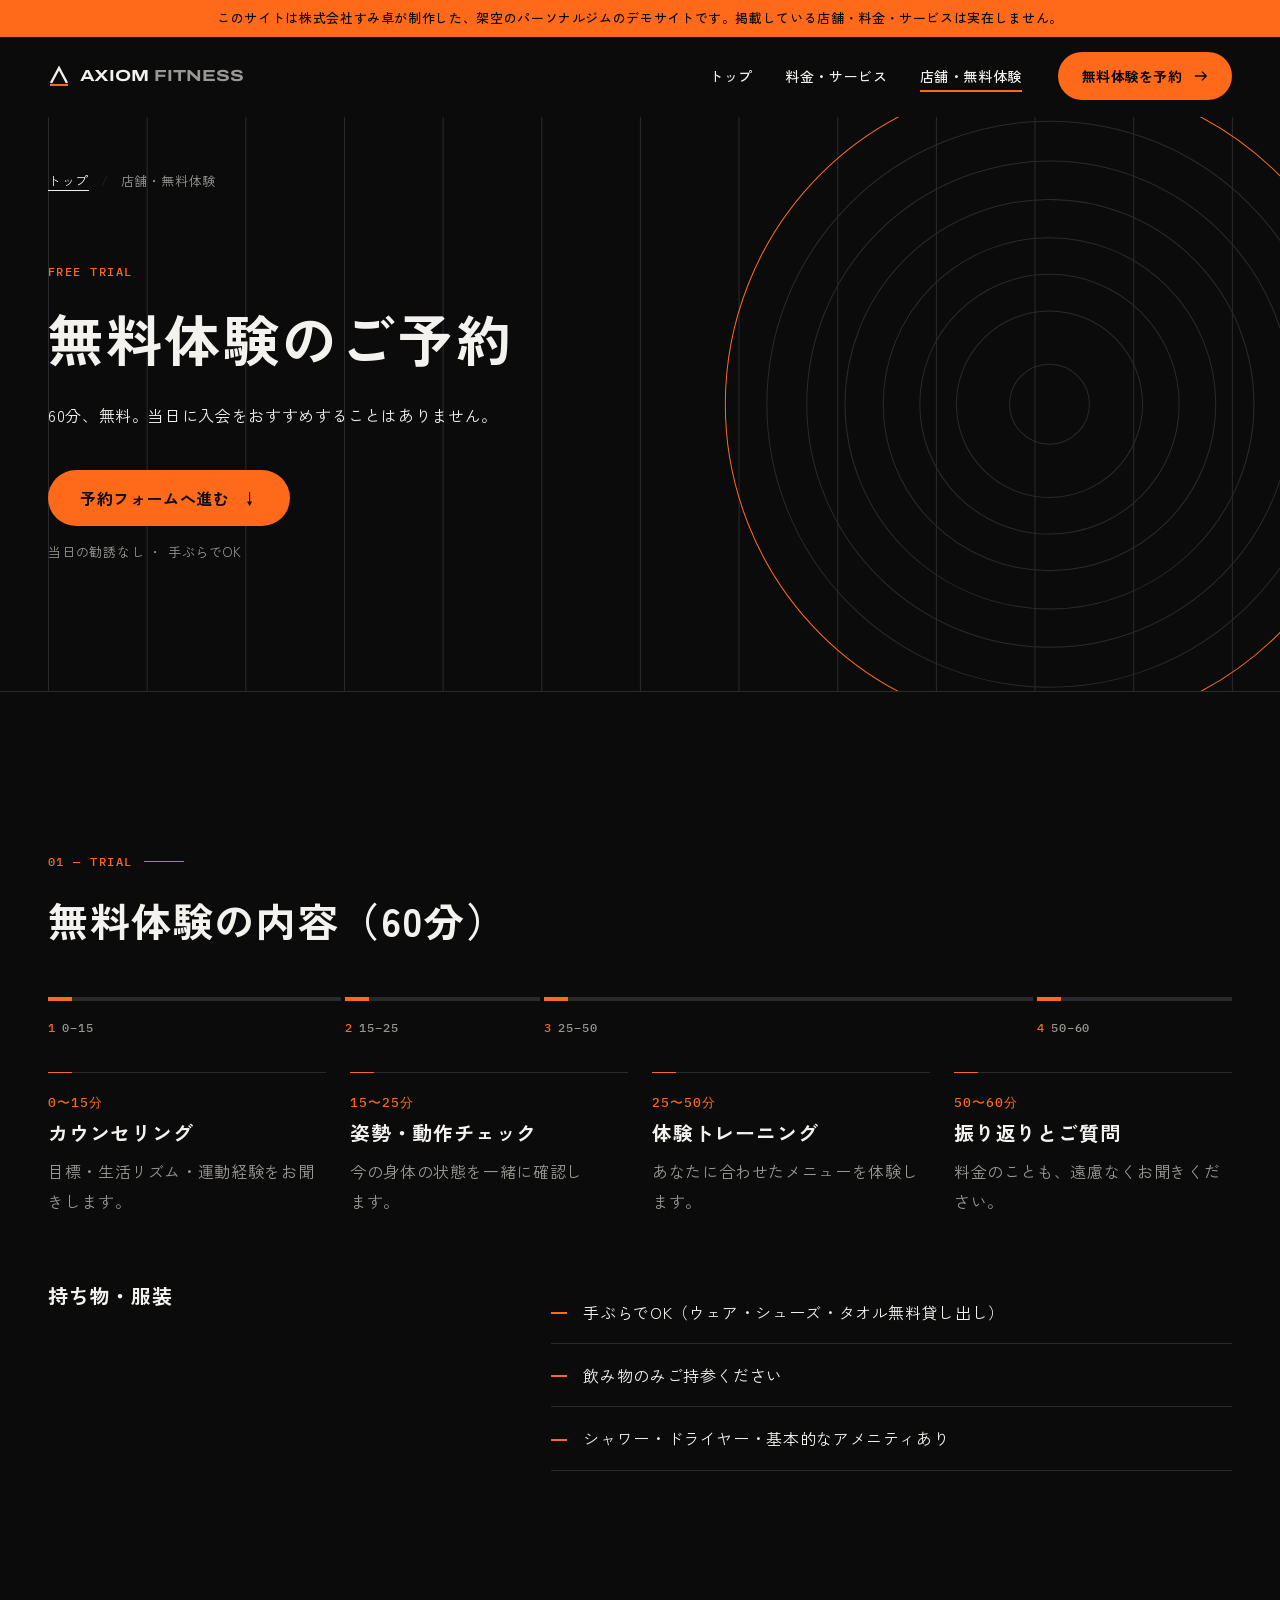
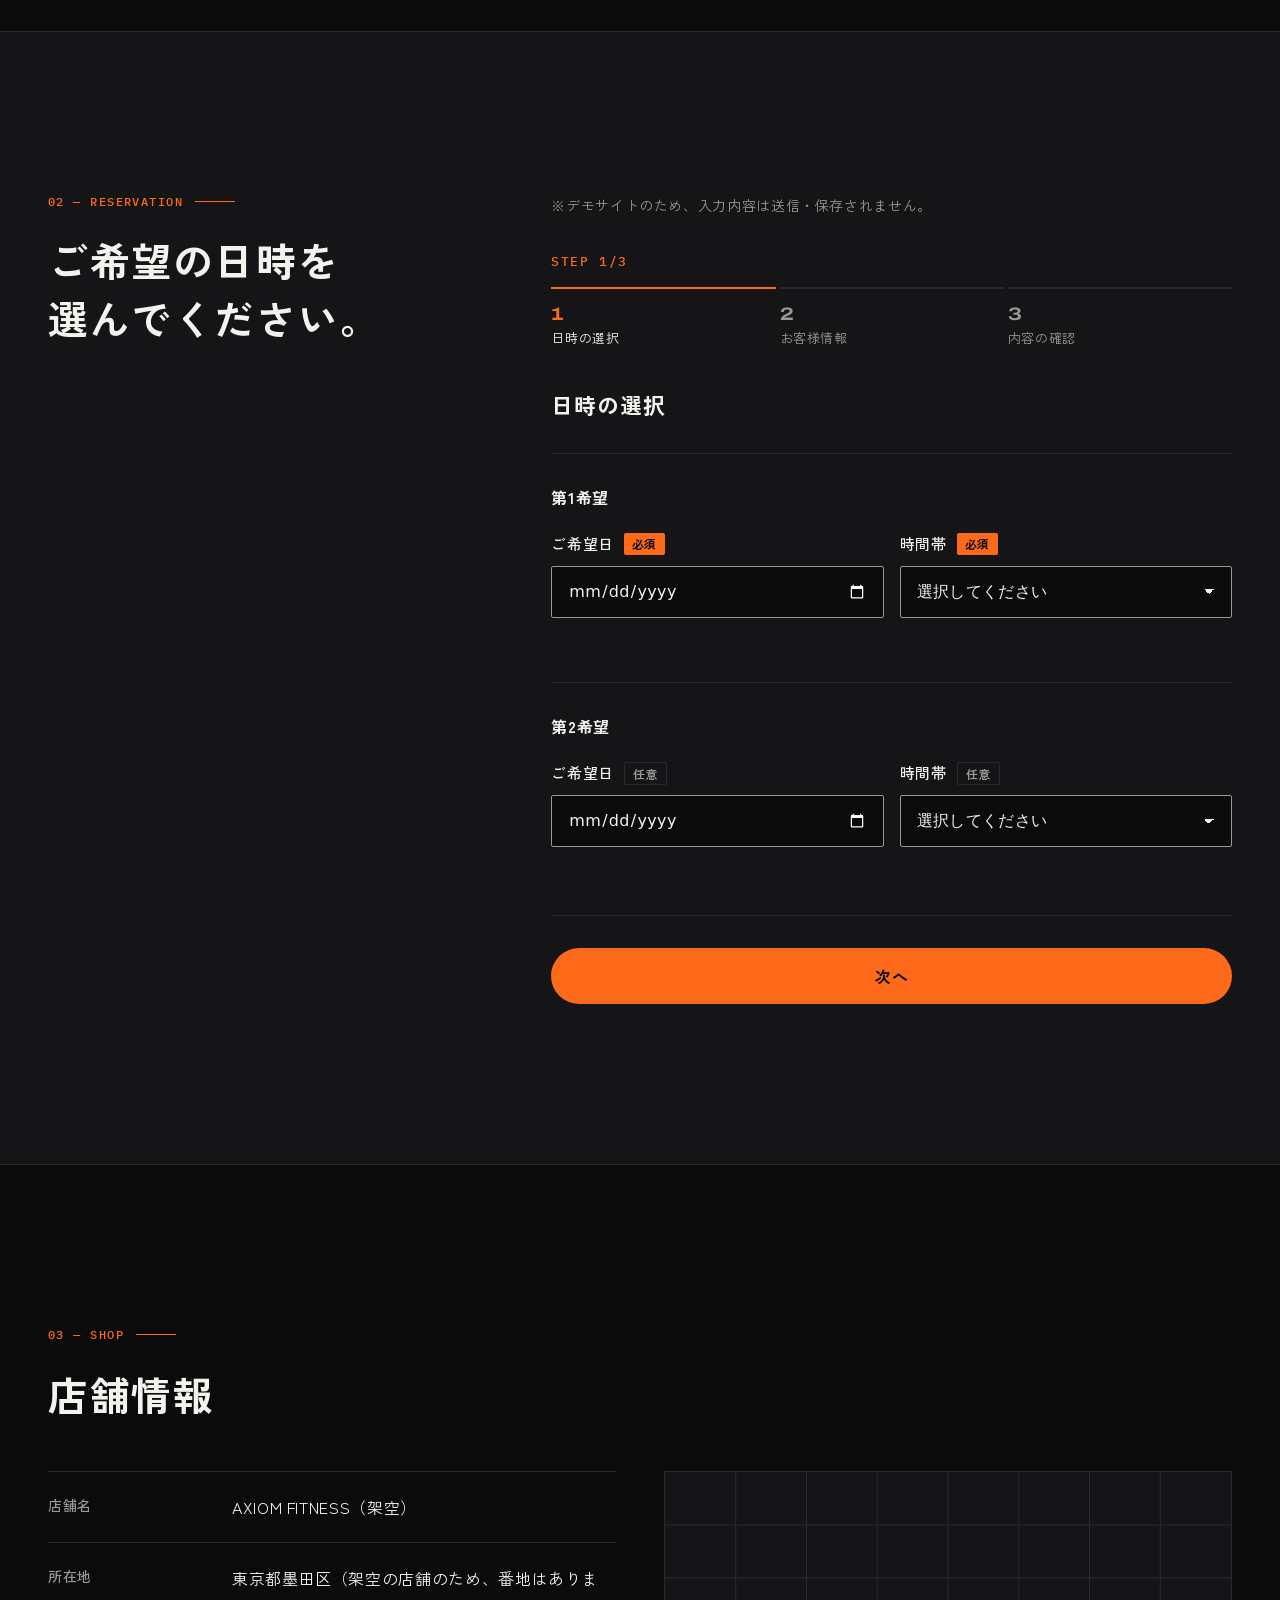
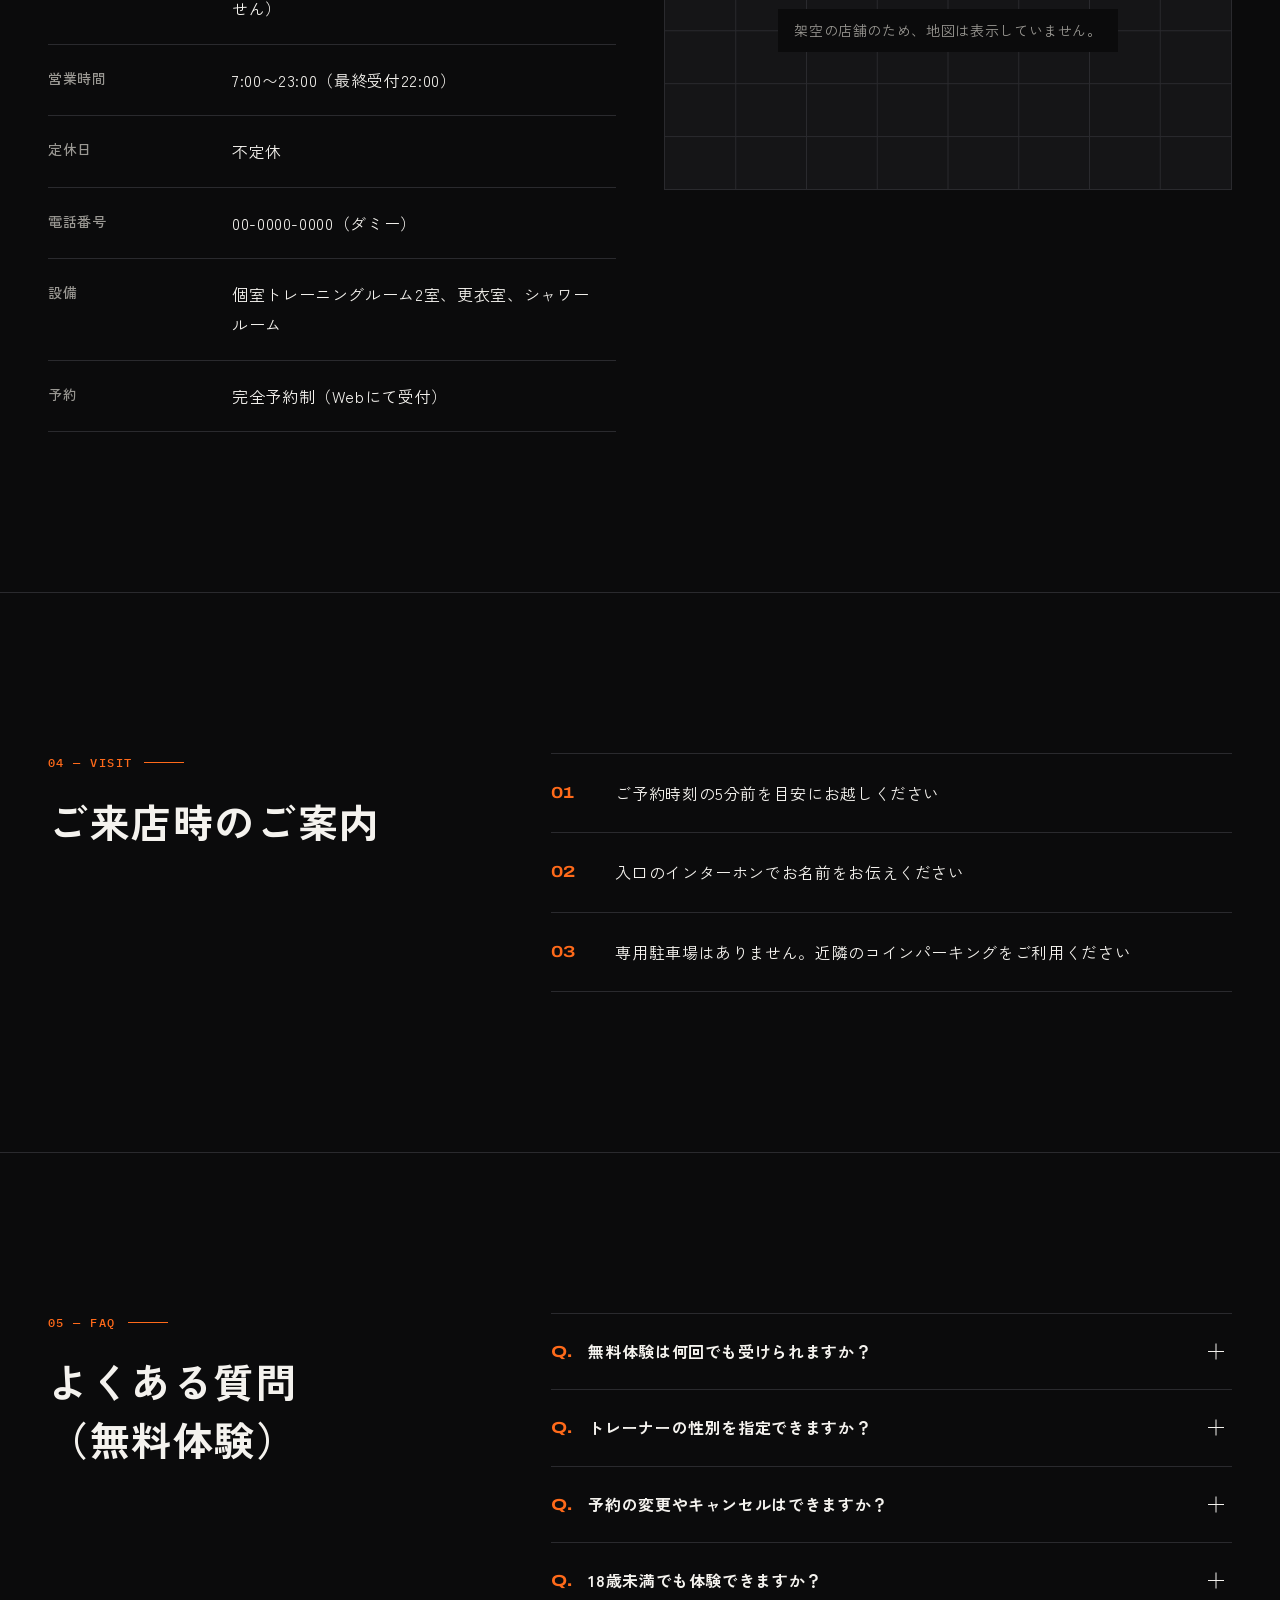
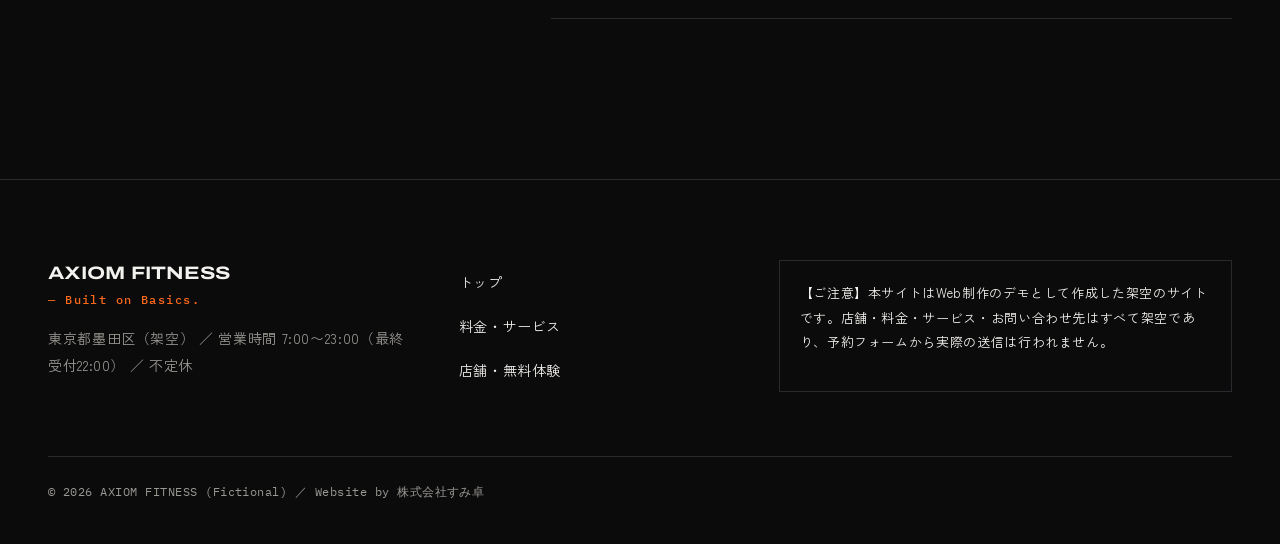
==== reserve.html @ 9af013c9 "AXIOM FITNESS 架空デモサイトを追加 株式会社すみ卓 Web制作事業のテスト案件として制作した、架空のパーソナルジムの 3ページ構成の静的サイト（トップ／料金・サービス／店舗・無料体験予約" ====
<!DOCTYPE html>
<html lang="ja">
<head>
  <meta charset="utf-8">
  <meta name="viewport" content="width=device-width, initial-scale=1, viewport-fit=cover">
  <title>無料体験予約・店舗情報｜AXIOM FITNESS【架空デモ】</title>
  <meta name="description" content="60分の無料体験のご予約はこちら。当日の入会勧誘はありません。手ぶらでお越しいただけます。※架空のデモサイトです。">
  <!-- 架空のデモサイトのため、検索エンジンには載せない（実案件では削除） -->
  <meta name="robots" content="noindex, nofollow">
  <!-- canonical：公開URL確定後に設定する
  <link rel="canonical" href="https://example.com/reserve.html">
  -->
  <meta name="theme-color" content="#0B0B0C">
  <meta property="og:title" content="無料体験予約・店舗情報｜AXIOM FITNESS【架空デモ】">
  <meta property="og:description" content="60分の無料体験のご予約はこちら。当日の入会勧誘はありません。手ぶらでお越しいただけます。※架空のデモサイトです。">
  <meta property="og:type" content="article">
  <meta property="og:locale" content="ja_JP">
  <meta property="og:site_name" content="AXIOM FITNESS【架空デモ】">
  <!-- og:image は公開URL確定後に絶対URLへ置き換える -->
  <meta property="og:image" content="assets/img/ogp.png">
  <meta property="og:image:width" content="1200">
  <meta property="og:image:height" content="630">
  <meta name="twitter:card" content="summary_large_image">
  <link rel="icon" href="assets/img/favicon.svg" type="image/svg+xml">
  <link rel="icon" href="assets/img/favicon-32.png" sizes="32x32" type="image/png">
  <link rel="preconnect" href="https://fonts.googleapis.com">
  <link rel="preconnect" href="https://fonts.gstatic.com" crossorigin>
  <!-- Webフォント：描画をブロックしないよう非同期で適用（display=swap） -->
  <link rel="stylesheet" href="https://fonts.googleapis.com/css2?family=Archivo:wdth,wght@125,700&amp;family=IBM+Plex+Mono:wght@500&amp;display=swap" media="print" onload="this.media='all'">
  <!-- 和文フォントはサイトで使う文字だけを読み込む（文言を変えたら tools/update-font-subset.mjs を実行） -->
  <link rel="stylesheet" href="https://fonts.googleapis.com/css2?family=Zen+Kaku+Gothic+New:wght@400;500;700&amp;display=swap&amp;text=%22%23%24%26()%2B%2C-.%2F0123456789%3A%3DABCDEFGHIKLMNOPQRSTUVWXYZ%5B%5D_abcdefghiklmnopqrstuvwxy%7B%7D%C2%A5%C2%A9%E2%80%93%E2%80%94%E2%80%95%E2%80%BB%E2%86%92%E2%86%93%E3%80%81%E3%80%82%E3%80%8C%E3%80%8D%E3%80%90%E3%80%91%E3%80%9C%E3%81%82%E3%81%84%E3%81%86%E3%81%88%E3%81%8A%E3%81%8B%E3%81%8C%E3%81%8D%E3%81%8F%E3%81%91%E3%81%92%E3%81%93%E3%81%94%E3%81%95%E3%81%97%E3%81%98%E3%81%99%E3%81%9A%E3%81%9B%E3%81%9D%E3%81%9F%E3%81%A0%E3%81%A1%E3%81%A3%E3%81%A4%E3%81%A5%E3%81%A6%E3%81%A7%E3%81%A8%E3%81%A9%E3%81%AA%E3%81%AB%E3%81%AE%E3%81%AF%E3%81%B0%E3%81%B2%E3%81%B3%E3%81%B6%E3%81%B8%E3%81%B9%E3%81%BB%E3%81%BC%E3%81%BE%E3%81%BF%E3%82%80%E3%82%81%E3%82%82%E3%82%84%E3%82%88%E3%82%89%E3%82%8A%E3%82%8B%E3%82%8C%E3%82%8F%E3%82%92%E3%82%93%E3%82%A2%E3%82%A3%E3%82%A4%E3%82%A6%E3%82%A7%E3%82%A8%E3%82%A9%E3%82%AA%E3%82%AB%E3%82%AC%E3%82%AD%E3%82%AF%E3%82%B0%E3%82%B1%E3%82%B3%E3%82%B5%E3%82%B7%E3%82%B8%E3%82%B9%E3%82%BA%E3%82%BB%E3%82%BD%E3%82%BF%E3%83%80%E3%83%81%E3%83%83%E3%83%86%E3%83%87%E3%83%88%E3%83%89%E3%83%8A%E3%83%8B%E3%83%8F%E3%83%90%E3%83%91%E3%83%93%E3%83%95%E3%83%97%E3%83%9A%E3%83%9B%E3%83%9C%E3%83%9D%E3%83%9F%E3%83%A0%E3%83%A1%E3%83%A2%E3%83%A3%E3%83%A4%E3%83%A5%E3%83%A7%E3%83%A9%E3%83%AA%E3%83%AB%E3%83%AC%E3%83%AF%E3%83%B3%E3%83%BB%E3%83%BC%E4%B8%80%E4%B8%88%E4%B8%89%E4%B8%8A%E4%B8%8D%E4%B8%AD%E4%BA%86%E4%BA%88%E4%BA%8B%E4%BA%AC%E4%BA%BA%E4%BB%8A%E4%BB%95%E4%BB%96%E4%BB%98%E4%BB%A3%E4%BB%A5%E4%BB%B6%E4%BB%BB%E4%BC%91%E4%BC%9A%E4%BC%9D%E4%BC%BA%E4%BD%93%E4%BD%95%E4%BD%9C%E4%BD%BF%E4%BE%9B%E4%BE%A1%E4%BF%9D%E4%BF%A1%E5%80%8B%E5%82%99%E5%84%AA%E5%85%88%E5%85%A5%E5%85%A8%E5%85%B1%E5%85%B7%E5%86%85%E5%87%BA%E5%88%86%E5%88%87%E5%88%9D%E5%88%A4%E5%88%A5%E5%88%A9%E5%88%B6%E5%88%BB%E5%89%8D%E5%8A%9B%E5%8A%A0%E5%8B%95%E5%8B%A2%E5%8B%A4%E5%8B%A7%E5%8C%96%E5%8C%BA%E5%8C%BB%E5%8D%93%E5%8D%98%E5%8F%82%E5%8F%8D%E5%8F%8E%E5%8F%96%E5%8F%97%E5%8F%A3%E5%8F%AF%E5%8F%B7%E5%90%88%E5%90%8C%E5%90%8D%E5%90%91%E5%90%AB%E5%95%8F%E5%96%84%E5%96%B6%E5%9B%9E%E5%9B%B3%E5%9C%9F%E5%9C%A8%E5%9C%B0%E5%9F%BA%E5%A0%B1%E5%A0%B4%E5%A2%A8%E5%A4%89%E5%A4%96%E5%A4%9A%E5%A4%9C%E5%A4%A7%E5%A4%AB%E5%A5%91%E5%A7%8B%E5%A7%BF%E5%AD%97%E5%AD%98%E5%AE%89%E5%AE%8C%E5%AE%9A%E5%AE%9F%E5%AE%A2%E5%AE%A4%E5%AE%B9%E5%AF%BE%E5%B0%82%E5%B0%91%E5%B7%B1%E5%B8%8C%E5%B8%AB%E5%B8%AF%E5%B8%B0%E5%B9%B4%E5%BA%97%E5%BA%A6%E5%BA%A7%E5%BC%8F%E5%BC%B1%E5%BC%B5%E5%BD%93%E5%BD%A2%E5%BE%8C%E5%BF%85%E5%BF%97%E5%BF%99%E5%BF%9C%E6%80%A7%E6%83%85%E6%84%8F%E6%84%9F%E6%85%8B%E6%85%A2%E6%85%A3%E6%85%AE%E6%88%90%E6%88%91%E6%88%BB%E6%89%80%E6%89%8B%E6%89%95%E6%89%B1%E6%8A%9E%E6%8B%AC%E6%8C%81%E6%8C%87%E6%8C%AF%E6%8E%B2%E6%8F%90%E6%94%AF%E6%94%B9%E6%95%B0%E6%95%B4%E6%96%87%E6%96%99%E6%96%AD%E6%96%B9%E6%97%A5%E6%98%8E%E6%98%A0%E6%99%82%E6%9B%B4%E6%9B%B8%E6%9B%BF%E6%9C%80%E6%9C%88%E6%9C%89%E6%9C%8D%E6%9C%9B%E6%9C%9D%E6%9C%9F%E6%9C%A8%E6%9C%AA%E6%9C%AB%E6%9C%AC%E6%9D%9F%E6%9D%A1%E6%9D%A5%E6%9D%B1%E6%9E%B6%E6%A0%AA%E6%A0%BC%E6%A1%88%E6%A4%9C%E6%A5%AD%E6%A5%B5%E6%A7%8B%E6%A7%98%E6%A8%99%E6%AC%84%E6%AC%A1%E6%AD%A3%E6%AD%A9%E6%AD%B3%E6%AE%8B%E6%AF%8E%E6%AF%94%E6%B0%97%E6%B0%B4%E6%B1%BA%E6%B3%81%E6%B3%95%E6%B3%A8%E6%B4%BB%E6%B5%81%E6%BA%80%E7%81%AB%E7%82%B9%E7%84%A1%E7%89%A9%E7%8A%B6%E7%90%86%E7%94%9F%E7%94%A8%E7%94%B0%E7%94%B1%E7%94%B3%E7%94%BB%E7%95%AA%E7%96%B2%E7%97%85%E7%97%9B%E7%99%BA%E7%9A%84%E7%9B%AE%E7%9B%B4%E7%9B%B8%E7%9C%A0%E7%9D%80%E7%9D%A1%E7%9F%A5%E7%A2%BA%E7%A4%BA%E7%A4%BE%E7%A8%8E%E7%A8%AE%E7%A9%8D%E7%A9%BA%E7%AB%8B%E7%AB%AF%E7%AC%AC%E7%AD%89%E7%AD%94%E7%AF%80%E7%B4%84%E7%B4%B0%E7%B5%82%E7%B5%84%E7%B5%8C%E7%B5%90%E7%B5%A1%E7%B6%99%E7%B6%9A%E7%B7%8F%E7%B7%92%E7%B9%B0%E7%BF%8C%E7%BF%92%E8%80%83%E8%80%85%E8%81%9E%E8%87%AA%E8%88%97%E8%89%AF%E8%8D%B7%E8%90%BD%E8%A1%8C%E8%A1%A3%E8%A1%A8%E8%A3%85%E8%A3%8F%E8%A4%87%E8%A6%81%E8%A6%8B%E8%A7%92%E8%A7%A3%E8%A8%88%E8%A8%8E%E8%A8%98%E8%A8%AD%E8%A8%B3%E8%A9%95%E8%A9%A6%E8%A9%B1%E8%A9%B3%E8%AA%8D%E8%AA%98%E8%AA%AC%E8%AA%BF%E8%AB%87%E8%AD%B7%E8%B2%A0%E8%B2%B8%E8%B2%BB%E8%B3%AA%E8%B6%8A%E8%B8%8F%E8%BA%AB%E8%BB%8A%E8%BC%89%E8%BE%BC%E8%BF%91%E8%BF%94%E8%BF%BD%E9%80%81%E9%80%94%E9%80%9A%E9%80%A3%E9%80%B1%E9%80%B2%E9%81%8B%E9%81%95%E9%81%A0%E9%81%B8%E9%83%BD%E9%87%8D%E9%87%8F%E9%87%91%E9%8C%B2%E9%95%B7%E9%96%8B%E9%96%93%E9%96%A2%E9%99%8D%E9%99%90%E9%99%A2%E9%9A%9B%E9%9A%A3%E9%9B%A3%E9%9B%BB%E9%9D%A2%E9%A0%85%E9%A0%88%E9%A0%91%E9%A0%98%E9%A0%AD%E9%A1%8D%E9%A1%94%E9%A3%9F%E9%A3%B2%E9%A7%90%E9%A8%93%EF%BC%88%EF%BC%89%EF%BC%8B%EF%BC%8F%EF%BC%9F%EF%BD%9C" media="print" onload="this.media='all'">
  <noscript>
    <link rel="stylesheet" href="https://fonts.googleapis.com/css2?family=Archivo:wdth,wght@125,700&amp;family=IBM+Plex+Mono:wght@500&amp;display=swap">
    <link rel="stylesheet" href="https://fonts.googleapis.com/css2?family=Zen+Kaku+Gothic+New:wght@400;500;700&amp;display=swap&amp;text=%22%23%24%26()%2B%2C-.%2F0123456789%3A%3DABCDEFGHIKLMNOPQRSTUVWXYZ%5B%5D_abcdefghiklmnopqrstuvwxy%7B%7D%C2%A5%C2%A9%E2%80%93%E2%80%94%E2%80%95%E2%80%BB%E2%86%92%E2%86%93%E3%80%81%E3%80%82%E3%80%8C%E3%80%8D%E3%80%90%E3%80%91%E3%80%9C%E3%81%82%E3%81%84%E3%81%86%E3%81%88%E3%81%8A%E3%81%8B%E3%81%8C%E3%81%8D%E3%81%8F%E3%81%91%E3%81%92%E3%81%93%E3%81%94%E3%81%95%E3%81%97%E3%81%98%E3%81%99%E3%81%9A%E3%81%9B%E3%81%9D%E3%81%9F%E3%81%A0%E3%81%A1%E3%81%A3%E3%81%A4%E3%81%A5%E3%81%A6%E3%81%A7%E3%81%A8%E3%81%A9%E3%81%AA%E3%81%AB%E3%81%AE%E3%81%AF%E3%81%B0%E3%81%B2%E3%81%B3%E3%81%B6%E3%81%B8%E3%81%B9%E3%81%BB%E3%81%BC%E3%81%BE%E3%81%BF%E3%82%80%E3%82%81%E3%82%82%E3%82%84%E3%82%88%E3%82%89%E3%82%8A%E3%82%8B%E3%82%8C%E3%82%8F%E3%82%92%E3%82%93%E3%82%A2%E3%82%A3%E3%82%A4%E3%82%A6%E3%82%A7%E3%82%A8%E3%82%A9%E3%82%AA%E3%82%AB%E3%82%AC%E3%82%AD%E3%82%AF%E3%82%B0%E3%82%B1%E3%82%B3%E3%82%B5%E3%82%B7%E3%82%B8%E3%82%B9%E3%82%BA%E3%82%BB%E3%82%BD%E3%82%BF%E3%83%80%E3%83%81%E3%83%83%E3%83%86%E3%83%87%E3%83%88%E3%83%89%E3%83%8A%E3%83%8B%E3%83%8F%E3%83%90%E3%83%91%E3%83%93%E3%83%95%E3%83%97%E3%83%9A%E3%83%9B%E3%83%9C%E3%83%9D%E3%83%9F%E3%83%A0%E3%83%A1%E3%83%A2%E3%83%A3%E3%83%A4%E3%83%A5%E3%83%A7%E3%83%A9%E3%83%AA%E3%83%AB%E3%83%AC%E3%83%AF%E3%83%B3%E3%83%BB%E3%83%BC%E4%B8%80%E4%B8%88%E4%B8%89%E4%B8%8A%E4%B8%8D%E4%B8%AD%E4%BA%86%E4%BA%88%E4%BA%8B%E4%BA%AC%E4%BA%BA%E4%BB%8A%E4%BB%95%E4%BB%96%E4%BB%98%E4%BB%A3%E4%BB%A5%E4%BB%B6%E4%BB%BB%E4%BC%91%E4%BC%9A%E4%BC%9D%E4%BC%BA%E4%BD%93%E4%BD%95%E4%BD%9C%E4%BD%BF%E4%BE%9B%E4%BE%A1%E4%BF%9D%E4%BF%A1%E5%80%8B%E5%82%99%E5%84%AA%E5%85%88%E5%85%A5%E5%85%A8%E5%85%B1%E5%85%B7%E5%86%85%E5%87%BA%E5%88%86%E5%88%87%E5%88%9D%E5%88%A4%E5%88%A5%E5%88%A9%E5%88%B6%E5%88%BB%E5%89%8D%E5%8A%9B%E5%8A%A0%E5%8B%95%E5%8B%A2%E5%8B%A4%E5%8B%A7%E5%8C%96%E5%8C%BA%E5%8C%BB%E5%8D%93%E5%8D%98%E5%8F%82%E5%8F%8D%E5%8F%8E%E5%8F%96%E5%8F%97%E5%8F%A3%E5%8F%AF%E5%8F%B7%E5%90%88%E5%90%8C%E5%90%8D%E5%90%91%E5%90%AB%E5%95%8F%E5%96%84%E5%96%B6%E5%9B%9E%E5%9B%B3%E5%9C%9F%E5%9C%A8%E5%9C%B0%E5%9F%BA%E5%A0%B1%E5%A0%B4%E5%A2%A8%E5%A4%89%E5%A4%96%E5%A4%9A%E5%A4%9C%E5%A4%A7%E5%A4%AB%E5%A5%91%E5%A7%8B%E5%A7%BF%E5%AD%97%E5%AD%98%E5%AE%89%E5%AE%8C%E5%AE%9A%E5%AE%9F%E5%AE%A2%E5%AE%A4%E5%AE%B9%E5%AF%BE%E5%B0%82%E5%B0%91%E5%B7%B1%E5%B8%8C%E5%B8%AB%E5%B8%AF%E5%B8%B0%E5%B9%B4%E5%BA%97%E5%BA%A6%E5%BA%A7%E5%BC%8F%E5%BC%B1%E5%BC%B5%E5%BD%93%E5%BD%A2%E5%BE%8C%E5%BF%85%E5%BF%97%E5%BF%99%E5%BF%9C%E6%80%A7%E6%83%85%E6%84%8F%E6%84%9F%E6%85%8B%E6%85%A2%E6%85%A3%E6%85%AE%E6%88%90%E6%88%91%E6%88%BB%E6%89%80%E6%89%8B%E6%89%95%E6%89%B1%E6%8A%9E%E6%8B%AC%E6%8C%81%E6%8C%87%E6%8C%AF%E6%8E%B2%E6%8F%90%E6%94%AF%E6%94%B9%E6%95%B0%E6%95%B4%E6%96%87%E6%96%99%E6%96%AD%E6%96%B9%E6%97%A5%E6%98%8E%E6%98%A0%E6%99%82%E6%9B%B4%E6%9B%B8%E6%9B%BF%E6%9C%80%E6%9C%88%E6%9C%89%E6%9C%8D%E6%9C%9B%E6%9C%9D%E6%9C%9F%E6%9C%A8%E6%9C%AA%E6%9C%AB%E6%9C%AC%E6%9D%9F%E6%9D%A1%E6%9D%A5%E6%9D%B1%E6%9E%B6%E6%A0%AA%E6%A0%BC%E6%A1%88%E6%A4%9C%E6%A5%AD%E6%A5%B5%E6%A7%8B%E6%A7%98%E6%A8%99%E6%AC%84%E6%AC%A1%E6%AD%A3%E6%AD%A9%E6%AD%B3%E6%AE%8B%E6%AF%8E%E6%AF%94%E6%B0%97%E6%B0%B4%E6%B1%BA%E6%B3%81%E6%B3%95%E6%B3%A8%E6%B4%BB%E6%B5%81%E6%BA%80%E7%81%AB%E7%82%B9%E7%84%A1%E7%89%A9%E7%8A%B6%E7%90%86%E7%94%9F%E7%94%A8%E7%94%B0%E7%94%B1%E7%94%B3%E7%94%BB%E7%95%AA%E7%96%B2%E7%97%85%E7%97%9B%E7%99%BA%E7%9A%84%E7%9B%AE%E7%9B%B4%E7%9B%B8%E7%9C%A0%E7%9D%80%E7%9D%A1%E7%9F%A5%E7%A2%BA%E7%A4%BA%E7%A4%BE%E7%A8%8E%E7%A8%AE%E7%A9%8D%E7%A9%BA%E7%AB%8B%E7%AB%AF%E7%AC%AC%E7%AD%89%E7%AD%94%E7%AF%80%E7%B4%84%E7%B4%B0%E7%B5%82%E7%B5%84%E7%B5%8C%E7%B5%90%E7%B5%A1%E7%B6%99%E7%B6%9A%E7%B7%8F%E7%B7%92%E7%B9%B0%E7%BF%8C%E7%BF%92%E8%80%83%E8%80%85%E8%81%9E%E8%87%AA%E8%88%97%E8%89%AF%E8%8D%B7%E8%90%BD%E8%A1%8C%E8%A1%A3%E8%A1%A8%E8%A3%85%E8%A3%8F%E8%A4%87%E8%A6%81%E8%A6%8B%E8%A7%92%E8%A7%A3%E8%A8%88%E8%A8%8E%E8%A8%98%E8%A8%AD%E8%A8%B3%E8%A9%95%E8%A9%A6%E8%A9%B1%E8%A9%B3%E8%AA%8D%E8%AA%98%E8%AA%AC%E8%AA%BF%E8%AB%87%E8%AD%B7%E8%B2%A0%E8%B2%B8%E8%B2%BB%E8%B3%AA%E8%B6%8A%E8%B8%8F%E8%BA%AB%E8%BB%8A%E8%BC%89%E8%BE%BC%E8%BF%91%E8%BF%94%E8%BF%BD%E9%80%81%E9%80%94%E9%80%9A%E9%80%A3%E9%80%B1%E9%80%B2%E9%81%8B%E9%81%95%E9%81%A0%E9%81%B8%E9%83%BD%E9%87%8D%E9%87%8F%E9%87%91%E9%8C%B2%E9%95%B7%E9%96%8B%E9%96%93%E9%96%A2%E9%99%8D%E9%99%90%E9%99%A2%E9%9A%9B%E9%9A%A3%E9%9B%A3%E9%9B%BB%E9%9D%A2%E9%A0%85%E9%A0%88%E9%A0%91%E9%A0%98%E9%A0%AD%E9%A1%8D%E9%A1%94%E9%A3%9F%E9%A3%B2%E9%A7%90%E9%A8%93%EF%BC%88%EF%BC%89%EF%BC%8B%EF%BC%8F%EF%BC%9F%EF%BD%9C">
  </noscript>
  <link rel="stylesheet" href="assets/css/tokens.css">
  <link rel="stylesheet" href="assets/css/base.css">
  <link rel="stylesheet" href="assets/css/components.css">
  <link rel="stylesheet" href="assets/css/pages.css">
  <script>document.documentElement.classList.add("js");</script>
  <script src="assets/js/main.js" defer></script>
  <script src="assets/js/reserve.js" defer></script>
  <script type="application/ld+json">
  {
    "@context": "https://schema.org",
    "@type": "FAQPage",
    "mainEntity": [
      {
        "@type": "Question",
        "name": "無料体験は何回でも受けられますか？",
        "acceptedAnswer": { "@type": "Answer", "text": "おひとり様1回までとさせていただいています。" }
      },
      {
        "@type": "Question",
        "name": "トレーナーの性別を指定できますか？",
        "acceptedAnswer": { "@type": "Answer", "text": "フォームのご質問欄でお知らせください。できる限り調整します。" }
      },
      {
        "@type": "Question",
        "name": "予約の変更やキャンセルはできますか？",
        "acceptedAnswer": { "@type": "Answer", "text": "はい。前日までにご連絡ください。（デモのため連絡先は架空です）" }
      },
      {
        "@type": "Question",
        "name": "18歳未満でも体験できますか？",
        "acceptedAnswer": { "@type": "Answer", "text": "保護者の方の同意があれば体験いただけます。" }
      }
    ]
  }
  </script>
</head>
<body class="page-reserve has-sticky-cta" data-sticky="hide-on-form">
  <a class="skip-link" href="#main">本文へスキップ</a>

  <div class="notice" role="note">
    <p>このサイトは株式会社すみ卓が制作した、架空のパーソナルジムのデモサイトです。掲載している店舗・料金・サービスは実在しません。</p>
  </div>

  <header class="site-header">
    <div class="container header-inner">
      <a class="logo" href="index.html">
        <svg class="logo__mark" viewBox="0 0 22 22" width="22" height="22" aria-hidden="true" focusable="false"><path d="M3 18 11 3l8 15" fill="none" stroke="currentColor" stroke-width="2.4"/><rect x="2" y="19" width="18" height="2" fill="#FF6A1A"/></svg>
        <span class="logo__text">AXIOM <span>FITNESS</span></span>
      </a>
      <nav class="global-nav" id="global-nav" aria-label="グローバルナビゲーション">
        <ul>
          <li><a href="index.html">トップ</a></li>
          <li><a href="service.html">料金・サービス</a></li>
          <li><a href="reserve.html" aria-current="page">店舗・無料体験</a></li>
        </ul>
      </nav>
      <a class="btn btn--primary btn--sm header-cta" href="#form" data-cta="header">無料体験を予約<svg class="btn__arrow" viewBox="0 0 16 16" width="16" height="16" aria-hidden="true" focusable="false"><path d="M1 8h13M9 3l5 5-5 5" fill="none" stroke="currentColor" stroke-width="1.6"/></svg></a>
      <button class="menu-toggle" type="button" aria-expanded="false" aria-controls="global-nav">
        <span class="menu-toggle__bars" aria-hidden="true"></span>
        <span class="visually-hidden" data-menu-label>メニューを開く</span>
      </button>
    </div>
  </header>

  <main id="main" tabindex="-1">
    <!-- PAGE HERO -->
    <section class="page-hero" aria-labelledby="page-title">
      <div class="grid-bg" aria-hidden="true"></div>
      <img class="page-hero__plate" src="assets/img/plate.svg" width="800" height="800" alt="" aria-hidden="true">
      <div class="container">
        <nav class="breadcrumb" aria-label="パンくずリスト">
          <ol>
            <li><a href="index.html">トップ</a></li>
            <li><span aria-current="page">店舗・無料体験</span></li>
          </ol>
        </nav>
        <div class="page-hero__inner">
          <p class="page-hero__label">FREE TRIAL</p>
          <h1 id="page-title">無料体験のご予約</h1>
          <p class="page-hero__lead">60分、無料。当日に入会をおすすめすることはありません。</p>
          <div class="cta">
            <a class="btn btn--primary" href="#form" data-cta="reserve-hero">予約フォームへ進む <span aria-hidden="true">↓</span></a>
            <p class="cta__assure">当日の勧誘なし ・ 手ぶらでOK</p>
          </div>
        </div>
      </div>
    </section>

    <!-- 01 TRIAL -->
    <section class="section" aria-labelledby="trial-title">
      <div class="container">
        <div class="sec-head" data-reveal>
          <p class="sec-num">01 — TRIAL</p>
          <h2 id="trial-title">無料体験の内容（60分）</h2>
        </div>
        <div class="timeline" style="--cols: 15fr 10fr 25fr 10fr">
          <div class="timeline__bar" aria-hidden="true">
            <span class="timeline__seg"><b>1</b>0–15</span>
            <span class="timeline__seg"><b>2</b>15–25</span>
            <span class="timeline__seg"><b>3</b>25–50</span>
            <span class="timeline__seg"><b>4</b>50–60</span>
          </div>
          <ol class="timeline__list" data-stagger>
            <li class="timeline__item" data-reveal>
              <span class="timeline__time">0〜15分</span>
              <h3>カウンセリング</h3>
              <p>目標・生活リズム・運動経験をお聞きします。</p>
            </li>
            <li class="timeline__item" data-reveal>
              <span class="timeline__time">15〜25分</span>
              <h3>姿勢・動作チェック</h3>
              <p>今の身体の状態を一緒に確認します。</p>
            </li>
            <li class="timeline__item" data-reveal>
              <span class="timeline__time">25〜50分</span>
              <h3>体験トレーニング</h3>
              <p>あなたに合わせたメニューを体験します。</p>
            </li>
            <li class="timeline__item" data-reveal>
              <span class="timeline__time">50〜60分</span>
              <h3>振り返りとご質問</h3>
              <p>料金のことも、遠慮なくお聞きください。</p>
            </li>
          </ol>
        </div>

        <div class="belongings split">
          <div class="split__head">
            <h3 data-reveal>持ち物・服装</h3>
          </div>
          <ul class="dash-list split__body" data-stagger>
            <li data-reveal>手ぶらでOK（ウェア・シューズ・タオル無料貸し出し）</li>
            <li data-reveal>飲み物のみご持参ください</li>
            <li data-reveal>シャワー・ドライヤー・基本的なアメニティあり</li>
          </ul>
        </div>
      </div>
    </section>

    <!-- 02 RESERVATION FORM -->
    <section class="section section--surface" id="form" aria-labelledby="form-title">
      <div class="container split">
        <div class="split__head split__head--sticky">
          <div class="sec-head">
            <p class="sec-num">02 — RESERVATION</p>
            <h2 id="form-title">ご希望の日時を選んでください。</h2>
          </div>
        </div>

        <div class="split__body form-wrap">
          <p class="form-intro">※デモサイトのため、入力内容は送信・保存されません。</p>

          <div class="progress-wrap" data-form-progress>
            <p class="progress-count">STEP <span data-progress-count>1/3</span></p>
            <ol class="progress" aria-label="入力の進捗">
              <li aria-current="step"><span class="progress__num">1</span>日時の選択</li>
              <li><span class="progress__num">2</span>お客様情報</li>
              <li><span class="progress__num">3</span>内容の確認</li>
            </ol>
          </div>

          <div class="error-summary" id="error-summary" role="alert"></div>

          <form id="trial-form" novalidate>
            <!-- STEP 1 -->
            <fieldset class="step" data-step="1">
              <legend><h3 class="step__title" tabindex="-1">日時の選択</h3></legend>

              <fieldset class="field-group">
                <legend class="field-group__title">第1希望</legend>
                <div class="field-row">
                  <div class="field">
                    <label class="field-label" for="date1">ご希望日 <span class="badge badge--req">必須</span></label>
                    <input class="input" type="date" id="date1" name="date1" required aria-describedby="date1-error">
                    <p class="field-error" id="date1-error"></p>
                  </div>
                  <div class="field">
                    <label class="field-label" for="time1">時間帯 <span class="badge badge--req">必須</span></label>
                    <select class="select" id="time1" name="time1" required aria-describedby="time1-error">
                      <option value="">選択してください</option>
                      <option>7:00</option>
                      <option>8:00</option>
                      <option>9:00</option>
                      <option>10:00</option>
                      <option>11:00</option>
                      <option>12:00</option>
                      <option>13:00</option>
                      <option>14:00</option>
                      <option>15:00</option>
                      <option>16:00</option>
                      <option>17:00</option>
                      <option>18:00</option>
                      <option>19:00</option>
                      <option>20:00</option>
                      <option>21:00</option>
                    </select>
                    <p class="field-error" id="time1-error"></p>
                  </div>
                </div>
              </fieldset>

              <fieldset class="field-group">
                <legend class="field-group__title">第2希望</legend>
                <div class="field-row">
                  <div class="field">
                    <label class="field-label" for="date2">ご希望日 <span class="badge badge--opt">任意</span></label>
                    <input class="input" type="date" id="date2" name="date2" aria-describedby="date2-error">
                    <p class="field-error" id="date2-error"></p>
                  </div>
                  <div class="field">
                    <label class="field-label" for="time2">時間帯 <span class="badge badge--opt">任意</span></label>
                    <select class="select" id="time2" name="time2">
                      <option value="">選択してください</option>
                      <option>7:00</option>
                      <option>8:00</option>
                      <option>9:00</option>
                      <option>10:00</option>
                      <option>11:00</option>
                      <option>12:00</option>
                      <option>13:00</option>
                      <option>14:00</option>
                      <option>15:00</option>
                      <option>16:00</option>
                      <option>17:00</option>
                      <option>18:00</option>
                      <option>19:00</option>
                      <option>20:00</option>
                      <option>21:00</option>
                    </select>
                  </div>
                </div>
              </fieldset>

              <div class="form-actions">
                <button class="btn btn--primary" type="button" data-next>次へ</button>
              </div>
            </fieldset>

            <!-- STEP 2 -->
            <fieldset class="step" data-step="2" hidden>
              <legend><h3 class="step__title" tabindex="-1">お客様情報</h3></legend>

              <div class="field">
                <label class="field-label" for="name">お名前 <span class="badge badge--req">必須</span></label>
                <input class="input" type="text" id="name" name="name" autocomplete="name" required aria-describedby="name-error">
                <p class="field-error" id="name-error"></p>
              </div>
              <div class="field">
                <label class="field-label" for="kana">フリガナ <span class="badge badge--req">必須</span></label>
                <input class="input" type="text" id="kana" name="kana" autocomplete="off" required aria-describedby="kana-error">
                <p class="field-error" id="kana-error"></p>
              </div>
              <div class="field">
                <label class="field-label" for="email">メールアドレス <span class="badge badge--req">必須</span></label>
                <input class="input" type="email" id="email" name="email" inputmode="email" autocomplete="email" spellcheck="false" required aria-describedby="email-error">
                <p class="field-error" id="email-error"></p>
              </div>
              <div class="field">
                <label class="field-label" for="tel">電話番号 <span class="badge badge--req">必須</span></label>
                <input class="input" type="tel" id="tel" name="tel" inputmode="tel" autocomplete="tel" maxlength="13" required aria-describedby="tel-error">
                <p class="field-error" id="tel-error"></p>
              </div>

              <fieldset class="field">
                <legend>年代 <span class="badge badge--opt">任意</span></legend>
                <div class="choices">
                  <label class="choice"><input type="radio" name="age" value="20代"><span>20代</span></label>
                  <label class="choice"><input type="radio" name="age" value="30代"><span>30代</span></label>
                  <label class="choice"><input type="radio" name="age" value="40代"><span>40代</span></label>
                  <label class="choice"><input type="radio" name="age" value="その他"><span>その他</span></label>
                </div>
              </fieldset>

              <fieldset class="field">
                <legend>目的（複数選択可） <span class="badge badge--opt">任意</span></legend>
                <div class="choices">
                  <label class="choice"><input type="checkbox" name="purpose" value="体力づくり"><span>体力づくり</span></label>
                  <label class="choice"><input type="checkbox" name="purpose" value="姿勢改善"><span>姿勢改善</span></label>
                  <label class="choice"><input type="checkbox" name="purpose" value="ボディメイク"><span>ボディメイク</span></label>
                  <label class="choice"><input type="checkbox" name="purpose" value="ダイエット"><span>ダイエット</span></label>
                  <label class="choice"><input type="checkbox" name="purpose" value="その他"><span>その他</span></label>
                </div>
              </fieldset>

              <fieldset class="field">
                <legend>運動経験 <span class="badge badge--opt">任意</span></legend>
                <div class="choices">
                  <label class="choice"><input type="radio" name="experience" value="ほぼない"><span>ほぼない</span></label>
                  <label class="choice"><input type="radio" name="experience" value="少しある"><span>少しある</span></label>
                  <label class="choice"><input type="radio" name="experience" value="継続している"><span>継続している</span></label>
                </div>
              </fieldset>

              <div class="field">
                <label class="field-label" for="question">ご質問 <span class="badge badge--opt">任意</span></label>
                <textarea class="textarea" id="question" name="question" maxlength="500" rows="6" aria-describedby="question-count"></textarea>
                <p class="char-count" id="question-count">残り<span data-char-count>500</span>文字</p>
              </div>

              <div class="form-actions">
                <button class="btn btn--ghost" type="button" data-prev>戻る</button>
                <button class="btn btn--primary" type="button" data-next>次へ</button>
              </div>
            </fieldset>

            <!-- STEP 3 -->
            <fieldset class="step" data-step="3" hidden>
              <legend><h3 class="step__title" tabindex="-1">内容の確認</h3></legend>

              <dl class="confirm-list" data-confirm-list></dl>

              <div class="consent">
                <p class="consent__title">個人情報の取り扱い</p>
                <p class="consent__text">ご入力いただいた情報は、無料体験のご予約確認とご連絡のためにのみ使用し、第三者に提供することはありません。※本サイトはデモのため、情報は送信・保存されません。</p>
                <label class="check">
                  <input type="checkbox" id="agree" name="agree" required aria-describedby="agree-error">
                  <span>個人情報の取り扱いに同意する <span class="badge badge--req">必須</span></span>
                </label>
                <p class="field-error" id="agree-error"></p>
              </div>

              <div class="form-actions">
                <p class="form-actions__note">※デモのため送信されません</p>
                <button class="btn btn--ghost" type="button" data-prev>戻る</button>
                <button class="btn btn--primary" type="submit" data-submit disabled>この内容で予約する（デモ）</button>
              </div>
            </fieldset>
          </form>

          <div class="form-complete" data-form-complete hidden>
            <h3 tabindex="-1">ご予約リクエストを受け付けました（デモ）</h3>
            <p>これはデモ画面です。実際の送信は行われておらず、入力内容はどこにも保存されていません。実際の店舗であれば、ここで「確認メールをお送りしました」等の案内を表示します。</p>
            <a class="btn btn--primary" href="index.html">トップページへ戻る</a>
          </div>
        </div>
      </div>
    </section>

    <!-- 03 SHOP -->
    <section class="section" aria-labelledby="shop-title">
      <div class="container">
        <div class="sec-head" data-reveal>
          <p class="sec-num">03 — SHOP</p>
          <h2 id="shop-title">店舗情報</h2>
        </div>
        <div class="shop-grid">
          <dl class="info-list" data-reveal>
            <div class="info-list__row"><dt>店舗名</dt><dd>AXIOM FITNESS（架空）</dd></div>
            <div class="info-list__row"><dt>所在地</dt><dd>東京都墨田区（架空の店舗のため、番地はありません）</dd></div>
            <div class="info-list__row"><dt>営業時間</dt><dd>7:00〜23:00（最終受付22:00）</dd></div>
            <div class="info-list__row"><dt>定休日</dt><dd>不定休</dd></div>
            <div class="info-list__row"><dt>電話番号</dt><dd>00-0000-0000（ダミー）</dd></div>
            <div class="info-list__row"><dt>設備</dt><dd>個室トレーニングルーム2室、更衣室、シャワールーム</dd></div>
            <div class="info-list__row"><dt>予約</dt><dd>完全予約制（Webにて受付）</dd></div>
          </dl>
          <div class="frame frame--16x9 map-box" data-reveal>
            <svg class="map-box__grid" viewBox="0 0 160 90" preserveAspectRatio="none" aria-hidden="true" focusable="false">
              <g stroke="currentColor" stroke-width="1" vector-effect="non-scaling-stroke" fill="none">
                <path d="M0 15h160M0 30h160M0 45h160M0 60h160M0 75h160" vector-effect="non-scaling-stroke"/>
                <path d="M20 0v90M40 0v90M60 0v90M80 0v90M100 0v90M120 0v90M140 0v90" vector-effect="non-scaling-stroke"/>
              </g>
            </svg>
            <div class="map-box__text"><p>架空の店舗のため、地図は表示していません。</p></div>
          </div>
        </div>
      </div>
    </section>

    <!-- 04 VISIT -->
    <section class="section" aria-labelledby="visit-title">
      <div class="container split">
        <div class="split__head">
          <div class="sec-head" data-reveal>
            <p class="sec-num">04 — VISIT</p>
            <h2 id="visit-title">ご来店時のご案内</h2>
          </div>
        </div>
        <ol class="visit-list split__body" data-stagger>
          <li data-reveal><span>ご予約時刻の5分前を目安にお越しください</span></li>
          <li data-reveal><span>入口のインターホンでお名前をお伝えください</span></li>
          <li data-reveal><span>専用駐車場はありません。近隣のコインパーキングをご利用ください</span></li>
        </ol>
      </div>
    </section>

    <!-- 05 FAQ -->
    <section class="section" aria-labelledby="faq-title">
      <div class="container split">
        <div class="split__head">
          <div class="sec-head" data-reveal>
            <p class="sec-num">05 — FAQ</p>
            <h2 id="faq-title">よくある質問（無料体験）</h2>
          </div>
        </div>
        <div class="split__body">
          <div class="faq" data-reveal>
            <details>
              <summary><span class="faq__q">Q.</span><span>無料体験は何回でも受けられますか？</span></summary>
              <div class="faq__a"><span class="faq__q">A.</span><p>おひとり様1回までとさせていただいています。</p></div>
            </details>
            <details>
              <summary><span class="faq__q">Q.</span><span>トレーナーの性別を指定できますか？</span></summary>
              <div class="faq__a"><span class="faq__q">A.</span><p>フォームのご質問欄でお知らせください。できる限り調整します。</p></div>
            </details>
            <details>
              <summary><span class="faq__q">Q.</span><span>予約の変更やキャンセルはできますか？</span></summary>
              <div class="faq__a"><span class="faq__q">A.</span><p>はい。前日までにご連絡ください。（デモのため連絡先は架空です）</p></div>
            </details>
            <details>
              <summary><span class="faq__q">Q.</span><span>18歳未満でも体験できますか？</span></summary>
              <div class="faq__a"><span class="faq__q">A.</span><p>保護者の方の同意があれば体験いただけます。</p></div>
            </details>
          </div>
        </div>
      </div>
    </section>
  </main>

  <footer class="site-footer">
    <div class="container">
      <div class="footer-grid">
        <div class="footer-brand">
          <p class="footer-brand__name">AXIOM FITNESS <span>― Built on Basics.</span></p>
          <p class="footer-info">東京都墨田区（架空） ／ 営業時間 7:00〜23:00（最終受付22:00） ／ 不定休</p>
        </div>
        <nav class="footer-nav" aria-label="フッターナビゲーション">
          <ul>
            <li><a href="index.html">トップ</a></li>
            <li><a href="service.html">料金・サービス</a></li>
            <li><a href="reserve.html" aria-current="page">店舗・無料体験</a></li>
          </ul>
        </nav>
        <p class="footer-caution">【ご注意】本サイトはWeb制作のデモとして作成した架空のサイトです。店舗・料金・サービス・お問い合わせ先はすべて架空であり、予約フォームから実際の送信は行われません。</p>
      </div>
      <div class="footer-bottom">
        <p>© 2026 AXIOM FITNESS (Fictional) ／ Website by 株式会社すみ卓</p>
      </div>
    </div>
  </footer>

  <div class="sticky-cta" data-sticky-cta>
    <a class="btn btn--primary" href="#form" data-cta="sticky">60分無料体験を予約する <span aria-hidden="true">→</span></a>
  </div>
</body>
</html>
---- assets/css/tokens.css ----
:root {
  --color-black: #0B0B0C;
  --color-surface: #151517;
  --color-line: #2A2A2E;
  --color-white: #F4F2EE;
  --color-gray: #9A9893;
  --color-ink: #141414;
  --color-orange: #FF6A1A;
  --color-orange-deep: #C2410C;
  --color-error: #FF8A80;

  --font-en: "Archivo", "Arial Black", "Helvetica Neue", Arial, sans-serif;
  --font-ja: "Zen Kaku Gothic New", "Hiragino Sans", "Hiragino Kaku Gothic ProN", "Yu Gothic", Meiryo, sans-serif;
  --font-mono: "IBM Plex Mono", ui-monospace, "SFMono-Regular", Menlo, Consolas, monospace;

  --fs-display: clamp(48px, 9vw, 128px);
  --fs-h1: clamp(32px, 5vw, 56px);
  --fs-h2: clamp(26px, 3.6vw, 40px);
  --fs-h3: 20px;
  --fs-body: 16px;
  --fs-note: 13px;
  --fs-label: 12px;

  --lh-body: 1.9;
  --ls-ja: 0.04em;
  --ls-en: -0.02em;
  --ls-mono: 0.12em;

  --container: 1200px;
  --gutter: 20px;
  --section-y: 96px;
  --header-h: 64px;
  --sticky-h: 64px;

  --ease-out: cubic-bezier(0.16, 1, 0.3, 1);
}

@media (min-width: 768px) {
  :root {
    --gutter: 32px;
    --section-y: 128px;
    --header-h: 72px;
  }
}

@media (min-width: 1080px) {
  :root {
    --gutter: 48px;
    --section-y: 160px;
    --header-h: 80px;
  }
}
---- assets/css/base.css ----
*,
*::before,
*::after {
  box-sizing: border-box;
}

html {
  -webkit-text-size-adjust: 100%;
  text-size-adjust: 100%;
  scroll-behavior: smooth;
  scroll-padding-top: calc(var(--header-h) + 16px);
  interpolate-size: allow-keywords;
}

body,
h1, h2, h3, h4, p, ul, ol, dl, dd, figure, blockquote, fieldset, legend {
  margin: 0;
}

ul, ol {
  padding: 0;
  list-style: none;
}

fieldset {
  border: 0;
  padding: 0;
  min-width: 0;
}

legend {
  padding: 0;
}

img,
svg {
  display: block;
  max-width: 100%;
}

img {
  height: auto;
}

button,
input,
select,
textarea {
  font: inherit;
  color: inherit;
}

button {
  cursor: pointer;
}

table {
  border-collapse: collapse;
  width: 100%;
}

[hidden] {
  display: none !important;
}

body {
  background: var(--color-black);
  color: var(--color-white);
  font-family: var(--font-ja);
  font-size: var(--fs-body);
  font-weight: 400;
  line-height: var(--lh-body);
  letter-spacing: var(--ls-ja);
  font-feature-settings: "palt" 0;
  -webkit-font-smoothing: antialiased;
  -moz-osx-font-smoothing: grayscale;
  overflow-wrap: anywhere;
  line-break: strict;
  word-break: normal;
}

h1, h2, h3 {
  font-weight: 700;
  line-height: 1.5;
  letter-spacing: 0.04em;
}

h1 {
  font-size: var(--fs-h1);
  line-height: 1.35;
}

h2 {
  font-size: var(--fs-h2);
  line-height: 1.45;
}

h3 {
  font-size: var(--fs-h3);
}

p {
  max-width: 38em;
}

a {
  color: inherit;
}

strong {
  font-weight: 700;
}

.en {
  font-family: var(--font-en);
  font-stretch: 125%;
  font-weight: 700;
  letter-spacing: var(--ls-en);
  text-transform: uppercase;
}

.mono,
.label {
  font-family: var(--font-mono);
  font-weight: 500;
  font-size: var(--fs-label);
  letter-spacing: var(--ls-mono);
  text-transform: uppercase;
}

.note {
  font-size: var(--fs-note);
  color: var(--color-gray);
  line-height: 1.8;
}

p, li, dd, td, th, summary, legend, label {
  text-wrap: pretty;
}

h1, h2, h3,
.problem-close,
.trial-promise {
  word-break: auto-phrase;
  text-wrap: balance;
}

.ib {
  display: inline-block;
}

.nowrap {
  white-space: nowrap;
}

.wbr-keep {
  word-break: keep-all;
  overflow-wrap: anywhere;
}

:focus-visible {
  outline: 2px solid var(--color-orange);
  outline-offset: 2px;
}

.section--light :focus-visible {
  outline-color: var(--color-orange-deep);
}

.visually-hidden {
  position: absolute !important;
  width: 1px;
  height: 1px;
  margin: -1px;
  padding: 0;
  overflow: hidden;
  clip: rect(0 0 0 0);
  clip-path: inset(50%);
  white-space: nowrap;
  border: 0;
}

.skip-link {
  position: absolute;
  top: 8px;
  left: 8px;
  z-index: 1000;
  padding: 12px 20px;
  background: var(--color-white);
  color: var(--color-ink);
  font-weight: 700;
  text-decoration: none;
  transform: translateY(-200%);
}

.skip-link:focus {
  transform: none;
}

.container {
  width: 100%;
  max-width: calc(var(--container) + var(--gutter) * 2);
  margin-inline: auto;
  padding-inline: var(--gutter);
}

.section {
  position: relative;
  padding-block: var(--section-y);
}

.section + .section:not(.section--light):not(.section--flush) {
  border-top: 1px solid var(--color-line);
}

.section--light {
  background: var(--color-white);
  color: var(--color-ink);
}

.section--light + .section {
  border-top: 0 !important;
}

.section--surface {
  background: var(--color-surface);
}

.split {
  display: grid;
  gap: 40px;
}

@media (min-width: 1080px) {
  .split {
    grid-template-columns: repeat(12, minmax(0, 1fr));
    column-gap: 24px;
  }

  .split__head {
    grid-column: 1 / span 4;
  }

  .split__body {
    grid-column: 6 / span 7;
  }

  .split__head--sticky {
    align-self: start;
    position: sticky;
    top: calc(var(--header-h) + 40px);
  }
}

.stack > * + * {
  margin-top: 24px;
}

.sec-head {
  margin-bottom: 48px;
}

.split .sec-head {
  margin-bottom: 0;
}

.sec-num {
  display: flex;
  align-items: center;
  gap: 12px;
  margin-bottom: 20px;
  font-family: var(--font-mono);
  font-weight: 500;
  font-size: var(--fs-label);
  letter-spacing: var(--ls-mono);
  text-transform: uppercase;
  color: var(--color-orange);
  line-height: 1.6;
}

.sec-num::after {
  content: "";
  flex: 0 0 40px;
  height: 1px;
  background: currentColor;
}

.section--light .sec-num {
  color: var(--color-orange-deep);
}

.sec-head h2 {
  max-width: 20em;
}

.sec-lead {
  margin-top: 24px;
  color: var(--color-gray);
}

.section--light .sec-lead {
  color: var(--color-ink);
}

.notice {
  background: var(--color-orange);
  color: var(--color-black);
  font-size: 13px;
  font-weight: 500;
  line-height: 1.6;
  text-align: center;
  padding: 8px var(--gutter);
}

.notice p {
  max-width: none;
}

.site-header {
  position: sticky;
  top: 0;
  z-index: 100;
  height: var(--header-h);
  border-bottom: 1px solid transparent;
  transition: border-color 0.2s ease;
}

.site-header::before {
  content: "";
  position: absolute;
  inset: 0;
  z-index: -1;
  background: rgba(11, 11, 12, 0.8);
  -webkit-backdrop-filter: blur(12px);
  backdrop-filter: blur(12px);
  opacity: 0;
  transition: opacity 0.2s ease;
}

.site-header.is-scrolled {
  border-bottom-color: var(--color-line);
}

.site-header.is-scrolled::before {
  opacity: 1;
}

.header-inner {
  display: flex;
  align-items: center;
  gap: 8px;
  height: 100%;
}

.logo {
  display: inline-flex;
  align-items: center;
  gap: 8px;
  min-height: 44px;
  margin-right: auto;
  color: var(--color-white);
  text-decoration: none;
  white-space: nowrap;
}

.logo__mark {
  width: 20px;
  height: 22px;
  flex: none;
}

.logo__text {
  font-family: var(--font-en);
  font-stretch: 125%;
  font-weight: 700;
  font-size: 12px;
  letter-spacing: 0;
  line-height: 1;
}

.logo__text span {
  color: var(--color-gray);
}

@media (min-width: 400px) {
  .logo__text {
    font-size: 13px;
  }
}

@media (min-width: 768px) {
  .logo {
    gap: 10px;
  }

  .logo__mark {
    width: 22px;
    height: 22px;
  }

  .logo__text {
    font-size: 16px;
  }
}

.global-nav ul {
  display: flex;
  gap: 8px;
}

.global-nav a {
  position: relative;
  display: inline-flex;
  align-items: center;
  min-height: 44px;
  padding-inline: 12px;
  font-size: 14px;
  font-weight: 500;
  text-decoration: none;
  color: var(--color-white);
}

.global-nav a::after {
  content: "";
  position: absolute;
  left: 12px;
  right: 12px;
  bottom: 6px;
  height: 2px;
  background: var(--color-orange);
  transform: scaleX(0);
  transform-origin: left;
  transition: transform 0.2s ease;
}

.global-nav a:hover::after,
.global-nav a[aria-current="page"]::after {
  transform: scaleX(1);
}

.menu-toggle {
  display: none;
}

@media (max-width: 1079.98px) {
  .js .menu-toggle {
    position: relative;
    z-index: 2;
    display: inline-grid;
    place-items: center;
    width: 44px;
    height: 44px;
    margin-right: -10px;
    padding: 0;
    background: none;
    border: 0;
  }

  .menu-toggle__bars {
    position: relative;
    width: 22px;
    height: 12px;
  }

  .menu-toggle__bars::before,
  .menu-toggle__bars::after {
    content: "";
    position: absolute;
    left: 0;
    width: 100%;
    height: 2px;
    background: var(--color-white);
    transition: transform 0.2s ease;
  }

  .menu-toggle__bars::before {
    top: 0;
  }

  .menu-toggle__bars::after {
    bottom: 0;
  }

  .menu-toggle[aria-expanded="true"] .menu-toggle__bars::before {
    transform: translateY(5px) rotate(45deg);
  }

  .menu-toggle[aria-expanded="true"] .menu-toggle__bars::after {
    transform: translateY(-5px) rotate(-45deg);
  }

  .js .logo {
    position: relative;
    z-index: 2;
  }

  .js .global-nav {
    position: fixed;
    inset: 0;
    z-index: 1;
    display: flex;
    flex-direction: column;
    justify-content: center;
    padding: calc(var(--header-h) + 24px) var(--gutter) 48px;
    background: var(--color-black);
    background-image:
      linear-gradient(var(--color-line) 1px, transparent 1px);
    background-size: 100% 80px;
    background-position: 0 var(--header-h);
    overflow-y: auto;
    visibility: hidden;
    opacity: 0;
    transition: opacity 0.2s ease, visibility 0s linear 0.2s;
  }

  .js .global-nav.is-open {
    visibility: visible;
    opacity: 1;
    transition: opacity 0.2s ease;
  }

  .js .global-nav ul {
    flex-direction: column;
    gap: 0;
  }

  .js .global-nav li {
    border-bottom: 1px solid var(--color-line);
  }

  .js .global-nav a {
    width: 100%;
    min-height: 72px;
    padding-inline: 0;
    font-size: 22px;
    font-weight: 700;
  }

  .js .global-nav a::after {
    left: 0;
    right: auto;
    width: 40px;
    bottom: 16px;
  }

  .global-nav__cta {
    margin-top: 40px;
  }

  html:not(.js) .site-header {
    height: auto;
    position: relative;
  }

  html:not(.js) .header-inner {
    flex-wrap: wrap;
    padding-block: 8px;
  }

  html:not(.js) .global-nav {
    order: 3;
    width: 100%;
  }

  html:not(.js) .global-nav ul {
    flex-wrap: wrap;
  }
}

@media (min-width: 1080px) {
  .global-nav {
    margin-right: 16px;
  }

  .global-nav__cta {
    display: none;
  }
}

html:not(.js) .global-nav__cta {
  display: none;
}

body.is-menu-open {
  overflow: hidden;
}

.breadcrumb ol {
  display: flex;
  flex-wrap: wrap;
  gap: 4px 12px;
  font-size: var(--fs-note);
  color: var(--color-gray);
}

.breadcrumb li + li::before {
  content: "/";
  margin-right: 12px;
  color: var(--color-line);
}

.breadcrumb a {
  display: inline-block;
  padding-block: 12px;
  color: var(--color-white);
  text-underline-offset: 4px;
}

.breadcrumb [aria-current="page"] {
  display: inline-block;
  padding-block: 12px;
}

.site-footer {
  border-top: 1px solid var(--color-line);
  padding-block: 80px 40px;
  font-size: 14px;
  line-height: 1.9;
}

.footer-grid {
  display: grid;
  gap: 48px;
}

@media (min-width: 1080px) {
  .footer-grid {
    grid-template-columns: 4fr 3fr 5fr;
    gap: 48px;
  }
}

.footer-brand__name {
  font-family: var(--font-en);
  font-stretch: 125%;
  font-weight: 700;
  font-size: 18px;
  letter-spacing: 0;
  line-height: 1.5;
  margin-bottom: 16px;
}

.footer-brand__name span {
  display: block;
  margin-top: 4px;
  font-family: var(--font-mono);
  font-stretch: normal;
  font-weight: 500;
  font-size: 12px;
  letter-spacing: var(--ls-mono);
  color: var(--color-orange);
}

.footer-info {
  color: var(--color-gray);
}

.footer-heading {
  margin-bottom: 12px;
  font-family: var(--font-mono);
  font-weight: 500;
  font-size: var(--fs-label);
  letter-spacing: var(--ls-mono);
  color: var(--color-gray);
}

.footer-nav a {
  display: inline-flex;
  align-items: center;
  min-height: 44px;
  text-decoration: none;
}

.footer-nav a:hover {
  text-decoration: underline;
  text-underline-offset: 4px;
}

.footer-caution {
  padding: 20px;
  border: 1px solid var(--color-line);
  color: var(--color-white);
  font-size: 13px;
  line-height: 1.9;
}

.footer-bottom {
  margin-top: 64px;
  padding-top: 24px;
  border-top: 1px solid var(--color-line);
  font-family: var(--font-mono);
  font-size: 12px;
  letter-spacing: 0.04em;
  color: var(--color-gray);
}

.footer-bottom p {
  max-width: none;
}

@media (max-width: 767.98px) {
  body.has-sticky-cta {
    padding-bottom: calc(var(--sticky-h) + env(safe-area-inset-bottom, 0px));
  }
}

.js [data-reveal] {
  opacity: 0;
  transform: translateY(24px);
  transition:
    opacity 0.6s var(--ease-out),
    transform 0.6s var(--ease-out);
  transition-delay: var(--reveal-delay, 0ms);
}

.js [data-reveal].is-visible {
  opacity: 1;
  transform: none;
}

.js [data-reveal="line"] {
  opacity: 1;
  transform: scaleX(0);
  transform-origin: left center;
  transition: transform 0.8s var(--ease-out);
}

.js [data-reveal="line"].is-visible {
  transform: scaleX(1);
}

@media (prefers-reduced-motion: reduce) {
  html {
    scroll-behavior: auto;
  }

  *,
  *::before,
  *::after {
    animation-duration: 0.01ms !important;
    animation-delay: 0ms !important;
    animation-iteration-count: 1 !important;
    transition-duration: 0.01ms !important;
    transition-delay: 0ms !important;
  }

  .js [data-reveal],
  .js [data-reveal="line"] {
    opacity: 1;
    transform: none;
  }
}
---- assets/css/components.css ----
.btn {
  position: relative;
  display: inline-flex;
  align-items: center;
  justify-content: center;
  gap: 12px;
  min-height: 52px;
  padding: 0 28px;
  border-radius: 999px;
  font-family: var(--font-ja);
  font-size: 16px;
  font-weight: 700;
  line-height: 1.4;
  letter-spacing: 0.04em;
  text-align: center;
  text-decoration: none;
  isolation: isolate;
  overflow: hidden;
}

@media (min-width: 768px) {
  .btn {
    min-height: 56px;
    padding: 0 32px;
  }
}

.btn__arrow {
  flex: none;
  width: 16px;
  height: 16px;
  transition: transform 0.2s ease;
}

.btn:hover .btn__arrow {
  transform: translateX(4px);
}

.btn--primary {
  background: var(--color-orange);
  color: var(--color-black);
  border: 0;
}

.btn--primary::before {
  content: "";
  position: absolute;
  inset: 0;
  z-index: -1;
  background: var(--color-white);
  opacity: 0;
  transition: opacity 0.2s ease;
}

.btn--primary:hover::before {
  opacity: 0.16;
}

.btn--ghost {
  background: transparent;
  color: var(--color-white);
  border: 1px solid var(--color-white);
}

.btn--ghost::before {
  content: "";
  position: absolute;
  inset: 0;
  z-index: -1;
  background: var(--color-white);
  opacity: 0;
  transition: opacity 0.2s ease;
}

.btn--ghost:hover::before {
  opacity: 0.08;
}

.section--light .btn--ghost {
  color: var(--color-ink);
  border-color: var(--color-ink);
}

.btn--sm {
  min-height: 44px;
  padding: 0 14px;
  font-size: 12px;
  letter-spacing: 0.02em;
  white-space: nowrap;
}

@media (min-width: 768px) {
  .btn--sm {
    min-height: 48px;
    padding: 0 24px;
    font-size: 14px;
  }
}

.btn--sm .btn__arrow {
  display: none;
}

@media (min-width: 768px) {
  .btn--sm .btn__arrow {
    display: block;
    width: 14px;
    height: 14px;
  }
}

.btn--block {
  width: 100%;
}

.cta {
  display: flex;
  flex-direction: column;
  align-items: flex-start;
  gap: 16px;
}

.cta--center {
  align-items: center;
  text-align: center;
}

.cta__row {
  display: flex;
  flex-wrap: wrap;
  align-items: center;
  gap: 12px 24px;
}

.cta__assure {
  font-size: var(--fs-note);
  color: var(--color-gray);
  letter-spacing: 0.06em;
  line-height: 1.6;
}

.section--light .cta__assure {
  color: var(--color-ink);
}

.text-link {
  display: inline-flex;
  align-items: center;
  gap: 8px;
  min-height: 44px;
  font-weight: 700;
  color: var(--color-orange);
  text-decoration: underline;
  text-decoration-thickness: 1px;
  text-underline-offset: 6px;
}

.text-link > [aria-hidden="true"] {
  display: inline-block;
}

.text-link:hover {
  text-decoration-thickness: 2px;
}

.section--light .text-link {
  color: var(--color-orange-deep);
}

.card-grid {
  display: grid;
  gap: 48px 24px;
}

@media (min-width: 768px) {
  .card-grid--2 {
    grid-template-columns: repeat(2, minmax(0, 1fr));
  }
}

.card-num {
  position: relative;
  padding-top: 24px;
}

.card-num::before {
  content: "";
  position: absolute;
  top: 0;
  left: 0;
  right: 0;
  height: 1px;
  background: var(--color-line);
}

.section--light .card-num::before {
  background: var(--color-gray);
}

.card-num__num {
  display: block;
  margin-bottom: 16px;
  font-family: var(--font-en);
  font-stretch: 125%;
  font-weight: 700;
  font-size: 48px;
  line-height: 1;
  letter-spacing: var(--ls-en);
  color: var(--color-orange);
}

.section--light .card-num__num {
  color: var(--color-orange-deep);
}

.card-num h3 {
  margin-bottom: 12px;
}

.card-num p {
  color: var(--color-gray);
}

.section--light .card-num p {
  color: var(--color-ink);
}

.steps {
  display: grid;
  gap: 0;
  counter-reset: step;
}

.steps__item {
  position: relative;
  padding: 0 0 40px 40px;
}

.steps__item::before {
  content: "";
  position: absolute;
  top: 8px;
  bottom: -8px;
  left: 6px;
  width: 1px;
  background: var(--color-orange);
}

.steps__item:last-child::before {
  display: none;
}

.steps__item::after {
  content: "";
  position: absolute;
  top: 2px;
  left: 0;
  width: 13px;
  height: 13px;
  border: 1px solid var(--color-orange);
  background: var(--color-black);
  border-radius: 50%;
}

.steps__item:last-child {
  padding-bottom: 0;
}

.steps__label {
  display: block;
  margin-bottom: 8px;
  font-family: var(--font-mono);
  font-weight: 500;
  font-size: var(--fs-label);
  letter-spacing: var(--ls-mono);
  color: var(--color-orange);
  line-height: 1.4;
}

.steps__item h3 {
  margin-bottom: 8px;
}

.steps__item p {
  color: var(--color-gray);
}

@media (min-width: 1080px) {
  .steps {
    grid-template-columns: repeat(4, minmax(0, 1fr));
    gap: 24px;
  }

  .steps__item {
    padding: 48px 0 0;
  }

  .steps__item::before {
    top: 6px;
    bottom: auto;
    left: 0;
    right: -24px;
    width: auto;
    height: 1px;
  }

  .steps__item:last-child::before {
    display: block;
    right: 0;
  }

  .steps__item::after {
    top: 0;
  }
}

.steps--compact .steps__item h3 {
  margin-bottom: 0;
}

.faq {
  border-top: 1px solid var(--color-line);
}

.faq details {
  border-bottom: 1px solid var(--color-line);
}

.faq summary {
  position: relative;
  display: flex;
  align-items: flex-start;
  gap: 16px;
  min-height: 44px;
  padding: 24px 48px 24px 0;
  font-weight: 700;
  line-height: 1.7;
  cursor: pointer;
  list-style: none;
}

.faq summary::-webkit-details-marker {
  display: none;
}

.faq__q {
  flex: none;
  font-family: var(--font-en);
  font-stretch: 125%;
  font-weight: 700;
  color: var(--color-orange);
  letter-spacing: 0;
}

.faq summary::before,
.faq summary::after {
  content: "";
  position: absolute;
  top: 37px;
  right: 8px;
  width: 16px;
  height: 1px;
  background: var(--color-white);
  transition: transform 0.2s ease;
}

.faq summary::after {
  transform: rotate(90deg);
}

.faq details[open] summary::before {
  transform: rotate(45deg);
}

.faq details[open] summary::after {
  transform: rotate(135deg);
}

.faq__a {
  display: flex;
  gap: 16px;
  padding: 0 48px 28px 0;
  color: var(--color-gray);
}

.faq__a .faq__q {
  color: var(--color-gray);
}

.faq__a p {
  margin: 0;
}

.faq details::details-content {
  block-size: 0;
  overflow: hidden;
  transition:
    block-size 0.2s ease,
    content-visibility 0.2s allow-discrete;
}

.faq details[open]::details-content {
  block-size: auto;
}

.faq-more {
  margin-top: 32px;
}

.timeline__bar {
  display: none;
}

.timeline__list {
  display: grid;
  gap: 0;
  border-left: 1px solid var(--color-line);
}

.timeline__item {
  position: relative;
  padding: 0 0 32px 28px;
}

.timeline__item:last-child {
  padding-bottom: 0;
}

.timeline__item::before {
  content: "";
  position: absolute;
  top: 10px;
  left: -1px;
  width: 16px;
  height: 1px;
  background: var(--color-orange);
}

.timeline__time {
  display: block;
  font-family: var(--font-mono);
  font-weight: 500;
  font-size: 13px;
  letter-spacing: 0.08em;
  color: var(--color-orange);
  line-height: 1.6;
}

.timeline__item h3 {
  margin: 4px 0 8px;
}

.timeline__item p {
  color: var(--color-gray);
}

@media (min-width: 1080px) {
  .timeline__bar {
    display: grid;
    grid-template-columns: var(--cols);
    gap: 4px;
    margin-bottom: 32px;
  }

  .timeline__seg {
    position: relative;
    padding-top: 16px;
    border-top: 4px solid var(--color-line);
    font-family: var(--font-mono);
    font-weight: 500;
    font-size: 12px;
    letter-spacing: 0.08em;
    color: var(--color-gray);
    white-space: nowrap;
  }

  .timeline__seg::before {
    content: "";
    position: absolute;
    top: -4px;
    left: 0;
    width: 24px;
    height: 4px;
    background: var(--color-orange);
  }

  .timeline__seg b {
    color: var(--color-orange);
    font-weight: 500;
    margin-right: 6px;
  }

  .timeline__list {
    grid-template-columns: repeat(4, minmax(0, 1fr));
    gap: 24px;
    border-left: 0;
  }

  .timeline__item {
    padding: 20px 0 0;
    border-top: 1px solid var(--color-line);
  }

  .timeline__item::before {
    top: -1px;
    left: 0;
    width: 24px;
  }
}

.icon-list {
  display: grid;
  gap: 0;
  border-top: 1px solid var(--color-line);
}

@media (min-width: 768px) {
  .icon-list {
    grid-template-columns: repeat(2, minmax(0, 1fr));
    column-gap: 24px;
  }
}

@media (min-width: 1080px) {
  .icon-list {
    grid-template-columns: repeat(3, minmax(0, 1fr));
  }
}

.icon-list li {
  display: flex;
  align-items: center;
  gap: 20px;
  padding: 24px 0;
  border-bottom: 1px solid var(--color-line);
  font-weight: 500;
  line-height: 1.6;
}

.icon-list svg {
  flex: none;
  width: 40px;
  height: 40px;
  color: var(--color-orange);
}

.info-list {
  border-top: 1px solid var(--color-line);
}

.info-list__row {
  display: grid;
  gap: 4px 24px;
  padding: 20px 0;
  border-bottom: 1px solid var(--color-line);
}

@media (min-width: 768px) {
  .info-list__row {
    grid-template-columns: 10em 1fr;
  }
}

.info-list dt {
  font-family: var(--font-ja);
  font-size: 14px;
  font-weight: 500;
  color: var(--color-gray);
}

.fee-table {
  border-top: 1px solid var(--color-line);
  font-size: 15px;
}

.fee-table caption {
  text-align: left;
  margin-bottom: 16px;
}

.fee-table th,
.fee-table td {
  padding: 20px 16px 20px 0;
  border-bottom: 1px solid var(--color-line);
  text-align: left;
  vertical-align: top;
  line-height: 1.7;
}

.fee-table thead th {
  padding-block: 12px;
  font-family: var(--font-ja);
  font-size: 13px;
  font-weight: 500;
  color: var(--color-gray);
}

.fee-table tbody th {
  font-weight: 700;
  width: 30%;
}

.fee-table .fee-table__price {
  font-family: var(--font-en);
  font-stretch: 125%;
  font-weight: 700;
  letter-spacing: 0;
  color: var(--color-white);
  white-space: nowrap;
  width: 25%;
}

.fee-table td:last-child {
  color: var(--color-gray);
}

@media (max-width: 767.98px) {
  .fee-table thead {
    position: absolute;
    width: 1px;
    height: 1px;
    overflow: hidden;
    clip-path: inset(50%);
  }

  .fee-table,
  .fee-table tbody,
  .fee-table tr,
  .fee-table th,
  .fee-table td {
    display: block;
    width: auto !important;
  }

  .fee-table tr {
    padding: 20px 0;
    border-bottom: 1px solid var(--color-line);
  }

  .fee-table th,
  .fee-table td {
    padding: 0;
    border: 0;
  }

  .fee-table tbody th {
    margin-bottom: 8px;
    font-size: 17px;
  }

  .fee-table td {
    display: grid;
    grid-template-columns: 6.5em 1fr;
    gap: 12px;
    white-space: normal !important;
  }

  .fee-table td + td {
    margin-top: 4px;
  }

  .fee-table td::before {
    content: attr(data-label);
    font-family: var(--font-ja);
    font-stretch: normal;
    font-weight: 500;
    font-size: 13px;
    letter-spacing: 0.04em;
    color: var(--color-gray);
  }
}

.plans {
  display: grid;
  gap: 24px;
  align-items: start;
}

@media (min-width: 1080px) {
  .plans {
    grid-template-columns: repeat(3, minmax(0, 1fr));
    padding-top: 32px;
  }
}

.plan {
  position: relative;
  padding: 40px 28px 36px;
  border: 1px solid var(--color-gray);
  background: var(--color-white);
  border-radius: 2px;
}

.plan--featured {
  border: 2px solid var(--color-orange);
  background: var(--color-white);
}

@media (min-width: 1080px) {
  .plan--featured {
    transform: translateY(-32px);
  }
}

.plan__badge {
  position: absolute;
  top: 0;
  left: 26px;
  transform: translateY(-50%);
  padding: 4px 14px;
  background: var(--color-orange);
  color: var(--color-ink);
  border-radius: 999px;
  font-size: 13px;
  font-weight: 700;
  line-height: 1.6;
  white-space: nowrap;
}

.plan__name {
  font-family: var(--font-en);
  font-stretch: 125%;
  font-weight: 700;
  font-size: 24px;
  letter-spacing: var(--ls-en);
  line-height: 1.2;
}

.plan__count {
  margin-top: 8px;
  font-family: var(--font-mono);
  font-weight: 500;
  font-size: 13px;
  letter-spacing: 0.08em;
  color: var(--color-orange-deep);
}

.plan__price {
  display: flex;
  flex-wrap: wrap;
  align-items: baseline;
  gap: 4px 8px;
  margin-top: 24px;
  padding-top: 24px;
  border-top: 1px solid var(--color-gray);
  max-width: none;
}

.plan__amount {
  font-family: var(--font-en);
  font-stretch: 125%;
  font-weight: 700;
  font-size: clamp(40px, 11vw, 48px);
  line-height: 1;
  letter-spacing: var(--ls-en);
}

@media (min-width: 1080px) {
  .plan__amount {
    font-size: clamp(36px, 3.6vw, 48px);
  }
}

.plan__unit {
  font-size: 14px;
  font-weight: 500;
  color: var(--color-ink);
}

.plan__per {
  display: flex;
  justify-content: space-between;
  gap: 16px;
  margin-top: 16px;
  padding: 12px 0;
  border-block: 1px solid var(--color-gray);
  font-size: 14px;
}

.plan__per dt {
  color: var(--color-ink);
}

.plan__per dd {
  font-family: var(--font-en);
  font-stretch: 125%;
  font-weight: 700;
  letter-spacing: 0;
}

.plan__lead {
  margin-top: 20px;
  font-weight: 700;
  line-height: 1.7;
}

.plan__desc {
  margin-top: 8px;
  font-size: 14px;
  line-height: 1.8;
  color: var(--color-ink);
}

.plans-note {
  margin-top: 32px;
  color: var(--color-ink);
}

.support-list {
  display: grid;
  gap: 24px;
}

@media (min-width: 1080px) {
  .support-list {
    grid-template-columns: repeat(3, minmax(0, 1fr));
  }
}

.support {
  padding: 32px 28px;
  background: var(--color-surface);
  border-top: 1px solid var(--color-orange);
}

.support h3 {
  margin-bottom: 12px;
}

.support p {
  color: var(--color-gray);
}

.support__tag {
  display: inline-block;
  margin-top: 16px;
  padding: 2px 12px;
  border: 1px solid var(--color-line);
  border-radius: 999px;
  font-size: 13px;
  color: var(--color-white);
}

.accent-box {
  padding: 36px 28px;
  background: var(--color-surface);
  border-left: 4px solid var(--color-orange);
}

@media (min-width: 768px) {
  .accent-box {
    padding: 48px 40px;
  }
}

.dash-list li {
  position: relative;
  padding: 16px 0 16px 32px;
  border-bottom: 1px solid var(--color-line);
}

.dash-list li::before {
  content: "";
  position: absolute;
  left: 0;
  top: calc(16px + 0.95em);
  width: 16px;
  height: 2px;
  background: var(--color-orange);
}

.frame {
  position: relative;
  width: 100%;
  overflow: hidden;
  background: var(--color-surface);
}

.frame--16x9 {
  aspect-ratio: 16 / 9;
}

.frame--4x5 {
  aspect-ratio: 4 / 5;
}

.frame > img,
.frame > svg {
  position: absolute;
  inset: 0;
  width: 100%;
  height: 100%;
  object-fit: cover;
}

.map-box {
  border: 1px solid var(--color-line);
}

.map-box__grid {
  color: var(--color-line);
}

.map-box__text {
  position: absolute;
  inset: 0;
  display: grid;
  place-items: center;
  padding: 24px;
  text-align: center;
  font-size: 14px;
  color: var(--color-gray);
}

.map-box__text p {
  padding: 8px 16px;
  background: var(--color-black);
}

.sticky-cta {
  display: none;
}

@media (max-width: 767.98px) {
  .sticky-cta {
    position: fixed;
    left: 0;
    right: 0;
    bottom: 0;
    z-index: 90;
    display: flex;
    align-items: center;
    height: calc(var(--sticky-h) + env(safe-area-inset-bottom, 0px));
    padding: 6px 16px calc(6px + env(safe-area-inset-bottom, 0px));
    background: rgba(11, 11, 12, 0.92);
    border-top: 1px solid var(--color-line);
    transition: transform 0.3s var(--ease-out), visibility 0s linear 0s;
  }

  .sticky-cta .btn {
    width: 100%;
    min-height: 52px;
  }

  .js .sticky-cta.is-hidden {
    transform: translateY(100%);
    visibility: hidden;
    transition: transform 0.3s var(--ease-out), visibility 0s linear 0.3s;
  }
}

.form-wrap {
  max-width: 760px;
}

.form-intro {
  margin-bottom: 32px;
  color: var(--color-gray);
  font-size: 14px;
}

.progress-wrap {
  margin-bottom: 40px;
}

.progress-count {
  margin-bottom: 12px;
  font-family: var(--font-mono);
  font-weight: 500;
  font-size: 13px;
  letter-spacing: var(--ls-mono);
  color: var(--color-orange);
}

.progress {
  display: grid;
  grid-template-columns: repeat(3, minmax(0, 1fr));
  gap: 4px;
}

.progress li {
  padding-top: 12px;
  border-top: 2px solid var(--color-line);
  font-size: 13px;
  line-height: 1.5;
  color: var(--color-gray);
}

.progress__num {
  display: block;
  font-family: var(--font-en);
  font-stretch: 125%;
  font-weight: 700;
  font-size: 18px;
  letter-spacing: 0;
}

.progress li.is-done {
  border-top-color: var(--color-gray);
}

.progress li[aria-current="step"] {
  border-top-color: var(--color-orange);
  color: var(--color-white);
}

.progress li[aria-current="step"] .progress__num {
  color: var(--color-orange);
}

.error-summary:not(:empty) {
  margin-bottom: 32px;
  padding: 20px 24px;
  border: 1px solid var(--color-error);
  color: var(--color-error);
  font-size: 14px;
}

.error-summary__title {
  margin-bottom: 8px;
  font-weight: 700;
}

.error-summary a {
  display: inline-block;
  padding-block: 4px;
  color: var(--color-error);
  text-underline-offset: 4px;
}

.step__title {
  margin-bottom: 32px;
  font-size: 22px;
  scroll-margin-top: calc(var(--header-h) + 120px);
}

.step__title:focus {
  outline: none;
}

.step__title:focus-visible {
  outline: 2px solid var(--color-orange);
  outline-offset: 4px;
}

.field {
  margin-bottom: 28px;
}

.field-row {
  display: grid;
  gap: 0 16px;
}

@media (min-width: 768px) {
  .field-row {
    grid-template-columns: 1fr 1fr;
  }
}

.field-group {
  margin-bottom: 36px;
  padding-top: 28px;
  border-top: 1px solid var(--color-line);
}

.field-group > legend {
  float: left;
  width: 100%;
}

.field-group > legend + * {
  clear: both;
}

.field-group__title {
  margin-bottom: 20px;
  font-size: 16px;
  font-weight: 700;
}

.field-label,
.field legend {
  display: flex;
  align-items: center;
  gap: 10px;
  margin-bottom: 10px;
  font-size: 15px;
  font-weight: 500;
  line-height: 1.6;
}

.badge {
  display: inline-block;
  flex: none;
  padding: 0 8px;
  border-radius: 2px;
  font-size: 12px;
  font-weight: 700;
  line-height: 1.8;
  letter-spacing: 0.04em;
}

.badge--req {
  background: var(--color-orange);
  color: var(--color-black);
}

.badge--opt {
  border: 1px solid var(--color-line);
  color: var(--color-gray);
}

.field-hint {
  margin-top: 6px;
  font-size: 13px;
  color: var(--color-gray);
}

.input,
.select,
.textarea {
  display: block;
  width: 100%;
  min-height: 52px;
  padding: 12px 16px;
  background: var(--color-black);
  border: 1px solid var(--color-gray);
  border-radius: 2px;
  color: var(--color-white);
  font-family: system-ui, -apple-system, "Hiragino Sans", "Yu Gothic UI", Meiryo, sans-serif;
  font-size: 16px;
  line-height: 1.5;
  letter-spacing: 0.02em;
  color-scheme: dark;
}

.textarea {
  min-height: 160px;
  resize: vertical;
}

.select {
  appearance: none;
  padding-right: 44px;
  background-image:
    linear-gradient(45deg, transparent 50%, var(--color-white) 50%),
    linear-gradient(-45deg, transparent 50%, var(--color-white) 50%);
  background-position:
    calc(100% - 22px) 50%,
    calc(100% - 17px) 50%;
  background-size: 5px 5px;
  background-repeat: no-repeat;
}

.input:hover,
.select:hover,
.textarea:hover {
  border-color: var(--color-gray);
}

.input:focus-visible,
.select:focus-visible,
.textarea:focus-visible {
  border-color: var(--color-orange);
}

[aria-invalid="true"] {
  border-color: var(--color-error) !important;
}

.field-error {
  margin-top: 8px;
  font-size: 14px;
  font-weight: 500;
  color: var(--color-error);
  line-height: 1.6;
}

.field-error:empty {
  display: none;
}

.field-error::before {
  content: "! ";
  font-family: var(--font-mono);
}

.char-count {
  margin-top: 6px;
  font-family: var(--font-mono);
  font-size: 13px;
  color: var(--color-gray);
  text-align: right;
  max-width: none;
}

.choices {
  display: flex;
  flex-wrap: wrap;
  gap: 8px;
}

.choice {
  position: relative;
}

.choice input {
  position: absolute;
  inset: 0;
  width: 100%;
  height: 100%;
  margin: 0;
  opacity: 0;
  cursor: pointer;
}

.choice span {
  display: inline-flex;
  align-items: center;
  gap: 10px;
  min-height: 44px;
  padding: 8px 18px 8px 14px;
  border: 1px solid var(--color-gray);
  border-radius: 999px;
  font-size: 15px;
  line-height: 1.4;
}

.choice span::before {
  content: "";
  flex: none;
  width: 14px;
  height: 14px;
  border: 1px solid var(--color-gray);
  border-radius: 50%;
}

.choice input[type="checkbox"] + span::before {
  border-radius: 2px;
}

.choice input:checked + span {
  border-color: var(--color-orange);
}

.choice input:checked + span::before {
  background: var(--color-orange);
  border-color: var(--color-orange);
  box-shadow: inset 0 0 0 3px var(--color-black);
}

.choice input:focus-visible + span {
  outline: 2px solid var(--color-orange);
  outline-offset: 2px;
}

.consent {
  margin-top: 32px;
  padding: 24px;
  border: 1px solid var(--color-line);
}

.consent__title {
  margin-bottom: 8px;
  font-size: 15px;
  font-weight: 700;
}

.consent__text {
  font-size: 14px;
  color: var(--color-gray);
}

.check {
  display: flex;
  align-items: center;
  gap: 12px;
  min-height: 44px;
  margin-top: 16px;
  font-weight: 500;
  cursor: pointer;
}

.check input {
  flex: none;
  width: 22px;
  height: 22px;
  margin: 0;
  accent-color: var(--color-orange);
}

.confirm-list {
  border-top: 1px solid var(--color-line);
}

.confirm-list__row {
  display: grid;
  grid-template-columns: 1fr auto;
  gap: 4px 16px;
  padding: 16px 0;
  border-bottom: 1px solid var(--color-line);
}

@media (min-width: 768px) {
  .confirm-list__row {
    grid-template-columns: 9em 1fr auto;
    align-items: start;
  }
}

.confirm-list dt {
  font-size: 14px;
  color: var(--color-gray);
}

.confirm-list dd {
  grid-column: 1;
  font-family: system-ui, -apple-system, "Hiragino Sans", "Yu Gothic UI", Meiryo, sans-serif;
  white-space: pre-wrap;
  overflow-wrap: anywhere;
}

@media (min-width: 768px) {
  .confirm-list dd {
    grid-column: 2;
  }
}

.confirm-list__edit {
  grid-row: 1 / span 2;
  grid-column: 2;
  align-self: center;
  min-height: 44px;
  min-width: 64px;
  padding: 0 12px;
  background: none;
  border: 1px solid var(--color-line);
  border-radius: 999px;
  color: var(--color-white);
  font-size: 13px;
}

@media (min-width: 768px) {
  .confirm-list__edit {
    grid-row: 1;
    grid-column: 3;
  }
}

.confirm-list__edit:hover {
  border-color: var(--color-white);
}

.form-actions {
  display: flex;
  flex-wrap: wrap-reverse;
  gap: 16px;
  margin-top: 40px;
  padding-top: 32px;
  border-top: 1px solid var(--color-line);
}

.form-actions .btn {
  flex: 1 1 200px;
}

.form-actions__note {
  width: 100%;
  margin-bottom: -4px;
  font-size: 14px;
  font-weight: 500;
  color: var(--color-orange);
}

.btn[disabled] {
  cursor: not-allowed;
}

.form-complete {
  padding: 48px 28px;
  background: var(--color-surface);
  border-left: 4px solid var(--color-orange);
}

@media (min-width: 768px) {
  .form-complete {
    padding: 64px 48px;
  }
}

.form-complete h3 {
  margin-bottom: 20px;
  font-size: clamp(22px, 3vw, 28px);
  scroll-margin-top: calc(var(--header-h) + 40px);
}

.form-complete h3:focus {
  outline: none;
}

.form-complete h3:focus-visible {
  outline: 2px solid var(--color-orange);
  outline-offset: 4px;
}

.form-complete p {
  color: var(--color-gray);
  margin-bottom: 32px;
}
---- assets/css/pages.css ----
.grid-bg {
  position: absolute;
  inset: 0;
  z-index: -1;
  pointer-events: none;
  background-image:
    linear-gradient(to right, var(--color-line) 1px, transparent 1px);
  background-size: calc((100% - var(--gutter) * 2) / 4) 100%;
  background-position: var(--gutter) 0;
}

@media (min-width: 1080px) {
  .grid-bg {
    background-size: calc((min(100%, var(--container) + var(--gutter) * 2) - var(--gutter) * 2) / 12) 100%;
    background-position: max(var(--gutter), calc((100% - var(--container)) / 2)) 0;
  }
}

.hero {
  position: relative;
  isolation: isolate;
  display: flex;
  flex-direction: column;
  min-height: min(100svh, 900px);
  overflow: hidden;
}

.hero__plate,
.page-hero__plate {
  position: absolute;
  z-index: -1;
  top: 0;
  right: 0;
  width: var(--plate-sp);
  max-width: none;
  aspect-ratio: 1 / 1;
  height: auto;
  transform: translate(50%, -50%);
  pointer-events: none;
}

:root {
  --plate-sp: clamp(200px, 46vw, 480px);
}

@media (min-width: 1080px) {
  .hero__plate {
    top: 50%;
    right: auto;
    left: calc(max(var(--gutter), (100% - var(--container)) / 2) + min(100% - var(--gutter) * 2, var(--container)) * 0.79);
    width: 64vw;
    max-width: 980px;
    transform: translateY(-54%);
    opacity: 0.9;
  }
}

.hero__body {
  flex: 1;
  display: flex;
  flex-direction: column;
  justify-content: center;
  padding-block: 56px 48px;
}

@media (max-width: 1079.98px) {
  .hero__body {
    padding-top: 112px;
  }
}

.hero__label {
  margin-bottom: 16px;
  font-family: var(--font-mono);
  font-weight: 500;
  font-size: 12px;
  letter-spacing: var(--ls-mono);
  color: var(--color-orange);
  line-height: 1.6;
  max-width: none;
}

.hero__display {
  font-family: var(--font-en);
  font-stretch: 125%;
  font-weight: 700;
  font-size: var(--fs-display);
  line-height: 0.9;
  letter-spacing: var(--ls-en);
  max-width: none;
}

.hero__letters {
  display: inline-flex;
  overflow: hidden;
  padding-bottom: 0.04em;
}

.hero__letters span {
  display: inline-block;
  animation: letter-up 0.6s var(--ease-out) both;
  animation-delay: calc(var(--i) * 80ms);
}

.hero__rule {
  display: block;
  width: min(100%, 520px);
  height: 2px;
  margin: 24px 0 32px;
  background: var(--color-orange);
  transform-origin: left center;
  animation: rule-grow 0.4s var(--ease-out) 0.8s both;
}

@keyframes letter-up {
  from {
    transform: translateY(105%);
  }
  to {
    transform: none;
  }
}

@keyframes rule-grow {
  from {
    transform: scaleX(0);
  }
  to {
    transform: scaleX(1);
  }
}

.hero h1 {
  margin-bottom: 20px;
}

.hero__lead {
  margin-bottom: 36px;
  color: var(--color-white);
  max-width: 34em;
}

.hero__facts {
  display: grid;
  grid-template-columns: repeat(3, minmax(0, 1fr));
  border-top: 1px solid var(--color-line);
}

.hero__facts li {
  display: flex;
  align-items: center;
  justify-content: center;
  min-height: 72px;
  padding: 16px 4px;
  font-size: 13px;
  font-weight: 700;
  line-height: 1.5;
  text-align: center;
}

.hero__facts li + li {
  border-left: 1px solid var(--color-line);
}

.hero__facts .en-num {
  font-family: var(--font-en);
  font-stretch: 125%;
  letter-spacing: 0;
}

@media (min-width: 768px) {
  .hero__facts li {
    min-height: 96px;
    font-size: 16px;
  }
}

.page-hero {
  position: relative;
  isolation: isolate;
  overflow: hidden;
  padding-block: 32px 96px;
  border-bottom: 1px solid var(--color-line);
}

@media (min-width: 1080px) {
  .page-hero {
    padding-block: 40px 128px;
  }
}

@media (min-width: 1080px) {
  .page-hero__plate {
    top: 50%;
    right: -8%;
    width: 52vw;
    max-width: 720px;
    transform: translateY(-50%);
  }
}

.page-hero__inner {
  padding-top: 56px;
}

.page-hero__label {
  margin-bottom: 16px;
  font-family: var(--font-mono);
  font-weight: 500;
  font-size: 12px;
  letter-spacing: var(--ls-mono);
  color: var(--color-orange);
}

.page-hero h1 {
  margin-bottom: 24px;
}

.page-hero__lead {
  max-width: 30em;
}

.page-hero__rule {
  display: block;
  width: 120px;
  height: 2px;
  margin-top: 40px;
  background: var(--color-orange);
}

.page-hero .cta {
  margin-top: 40px;
}

.problem-grid {
  display: grid;
  gap: 0;
  border-top: 1px solid var(--color-line);
}

@media (min-width: 768px) {
  .problem-grid {
    grid-template-columns: repeat(2, minmax(0, 1fr));
  }

  .problem-grid li:nth-child(odd) {
    border-right: 1px solid var(--color-line);
    padding-right: 32px;
  }

  .problem-grid li:nth-child(even) {
    padding-left: 32px;
  }
}

.problem-grid li {
  position: relative;
  padding: 28px 0 28px 0;
  border-bottom: 1px solid var(--color-line);
  font-size: 17px;
  font-weight: 500;
  line-height: 1.8;
}

.problem-grid li::before {
  content: "";
  display: block;
  width: 24px;
  height: 2px;
  margin-bottom: 16px;
  background: var(--color-orange);
}

.problem-close {
  margin-top: 56px;
  font-size: var(--fs-h3);
  font-weight: 700;
  line-height: 1.8;
  max-width: 32em;
}

@media (min-width: 768px) {
  .problem-close {
    font-size: 22px;
  }
}

.promise {
  --promise-num-size: clamp(64px, 12vw, 120px);
  display: grid;
  grid-template-columns: calc(var(--promise-num-size) * 1.56) minmax(0, 1fr);
  gap: 8px 24px;
  padding-block: 40px;
  border-top: 1px solid var(--color-line);
}

.promise:last-child {
  border-bottom: 1px solid var(--color-line);
}

.promise__num {
  grid-row: 1 / span 2;
  font-family: var(--font-en);
  font-stretch: 125%;
  font-weight: 700;
  font-size: var(--promise-num-size);
  line-height: 0.85;
  letter-spacing: var(--ls-en);
  color: transparent;
  -webkit-text-stroke: 1px var(--color-white);
}

@supports not (-webkit-text-stroke: 1px white) {
  .promise__num {
    color: var(--color-white);
  }
}

.promise h3 {
  font-size: clamp(20px, 2.4vw, 24px);
  align-self: end;
}

.promise p {
  color: var(--color-gray);
}

@media (max-width: 767.98px) {
  .promise {
    grid-template-columns: 1fr;
  }

  .promise__num {
    grid-row: auto;
    margin-bottom: 16px;
  }
}

.price-teaser h2 {
  max-width: none;
}

.price-teaser__title {
  display: flex;
  flex-wrap: wrap;
  align-items: baseline;
  column-gap: 16px;
}

.price-teaser__title .price-teaser__line {
  flex-basis: 100%;
}

.price-teaser__rest {
  font-size: var(--fs-h2);
}

.price-teaser__line {
  font-size: var(--fs-h2);
}

.price-teaser__big {
  margin: 8px 0;
  font-family: var(--font-en);
  font-stretch: 125%;
  font-weight: 700;
  font-size: clamp(56px, 13vw, 160px);
  line-height: 1;
  letter-spacing: var(--ls-en);
  color: var(--color-white);
  white-space: nowrap;
}

.price-teaser__tax {
  font-size: 0.6em;
  color: var(--color-gray);
}

.price-teaser__body {
  margin-top: 32px;
  color: var(--color-gray);
}

.price-teaser__rule {
  display: block;
  height: 1px;
  margin: 48px 0 32px;
  background: var(--color-orange);
}

.trial-grid {
  display: grid;
  gap: 48px;
}

@media (min-width: 1080px) {
  .trial-grid {
    grid-template-columns: 6fr 5fr;
    gap: 64px;
    align-items: start;
  }
}

.trial-promise {
  margin-bottom: 16px;
  font-size: clamp(20px, 2.4vw, 24px);
  font-weight: 700;
  line-height: 1.6;
}

.trial-supp {
  margin-bottom: 32px;
  color: var(--color-gray);
  font-size: 15px;
}

.final-cta {
  --plate-final: clamp(280px, 50vw, 560px);
  position: relative;
  isolation: isolate;
  overflow: hidden;
  padding-bottom: calc(var(--plate-final) * 0.4875 + var(--section-y) * 0.5);
  text-align: center;
}

.final-cta__plate {
  position: absolute;
  z-index: -1;
  left: 50%;
  bottom: 0;
  width: var(--plate-final);
  aspect-ratio: 1 / 1;
  height: auto;
  transform: translate(-50%, 50%);
  opacity: 0.9;
  pointer-events: none;
}

.final-cta h2 {
  max-width: none;
  margin-inline: auto;
  font-size: clamp(30px, 6vw, 64px);
  line-height: 1.4;
}

.final-cta h2 + .cta {
  margin-top: 40px;
}

.final-cta p {
  margin: 24px auto 40px;
  color: var(--color-gray);
}

.section--light .sec-head h2 {
  color: var(--color-ink);
}

.plans-cta {
  margin-top: 56px;
  padding-top: 40px;
  border-top: 1px solid var(--color-gray);
}

.plans-cta__lead {
  font-weight: 700;
  font-size: 18px;
}

.section-cta {
  text-align: center;
}

.section-cta h2 {
  max-width: 22em;
  margin: 0 auto 40px;
}

.belongings {
  margin-top: 64px;
}

.belongings h3 {
  margin-bottom: 16px;
}

.visit-list {
  counter-reset: visit;
}

.visit-list li {
  counter-increment: visit;
  display: grid;
  grid-template-columns: 48px 1fr;
  gap: 16px;
  padding: 24px 0;
  border-bottom: 1px solid var(--color-line);
}

.visit-list li:first-child {
  border-top: 1px solid var(--color-line);
}

.visit-list li::before {
  content: counter(visit, decimal-leading-zero);
  font-family: var(--font-en);
  font-stretch: 125%;
  font-weight: 700;
  color: var(--color-orange);
  letter-spacing: 0;
}

.shop-grid {
  display: grid;
  gap: 40px;
}

@media (min-width: 1080px) {
  .shop-grid {
    grid-template-columns: 1fr 1fr;
    gap: 48px;
    align-items: start;
  }
}
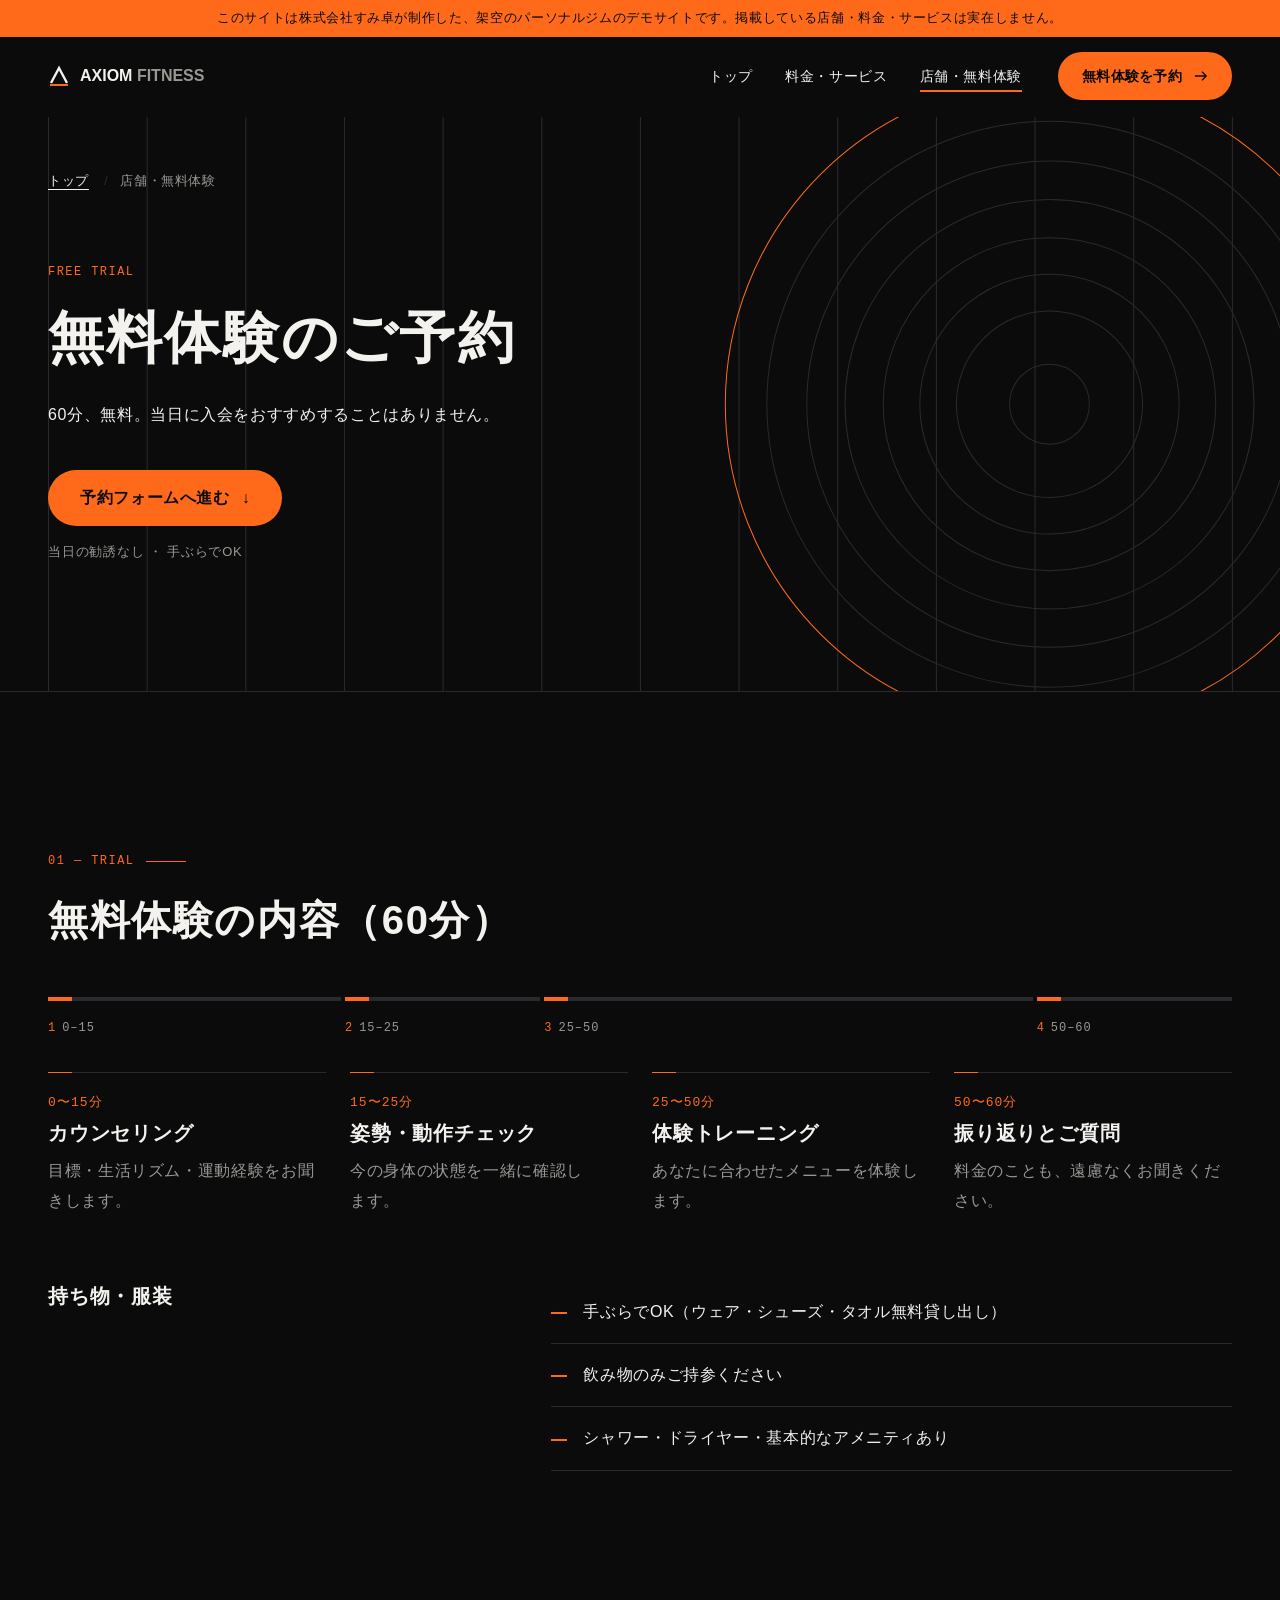
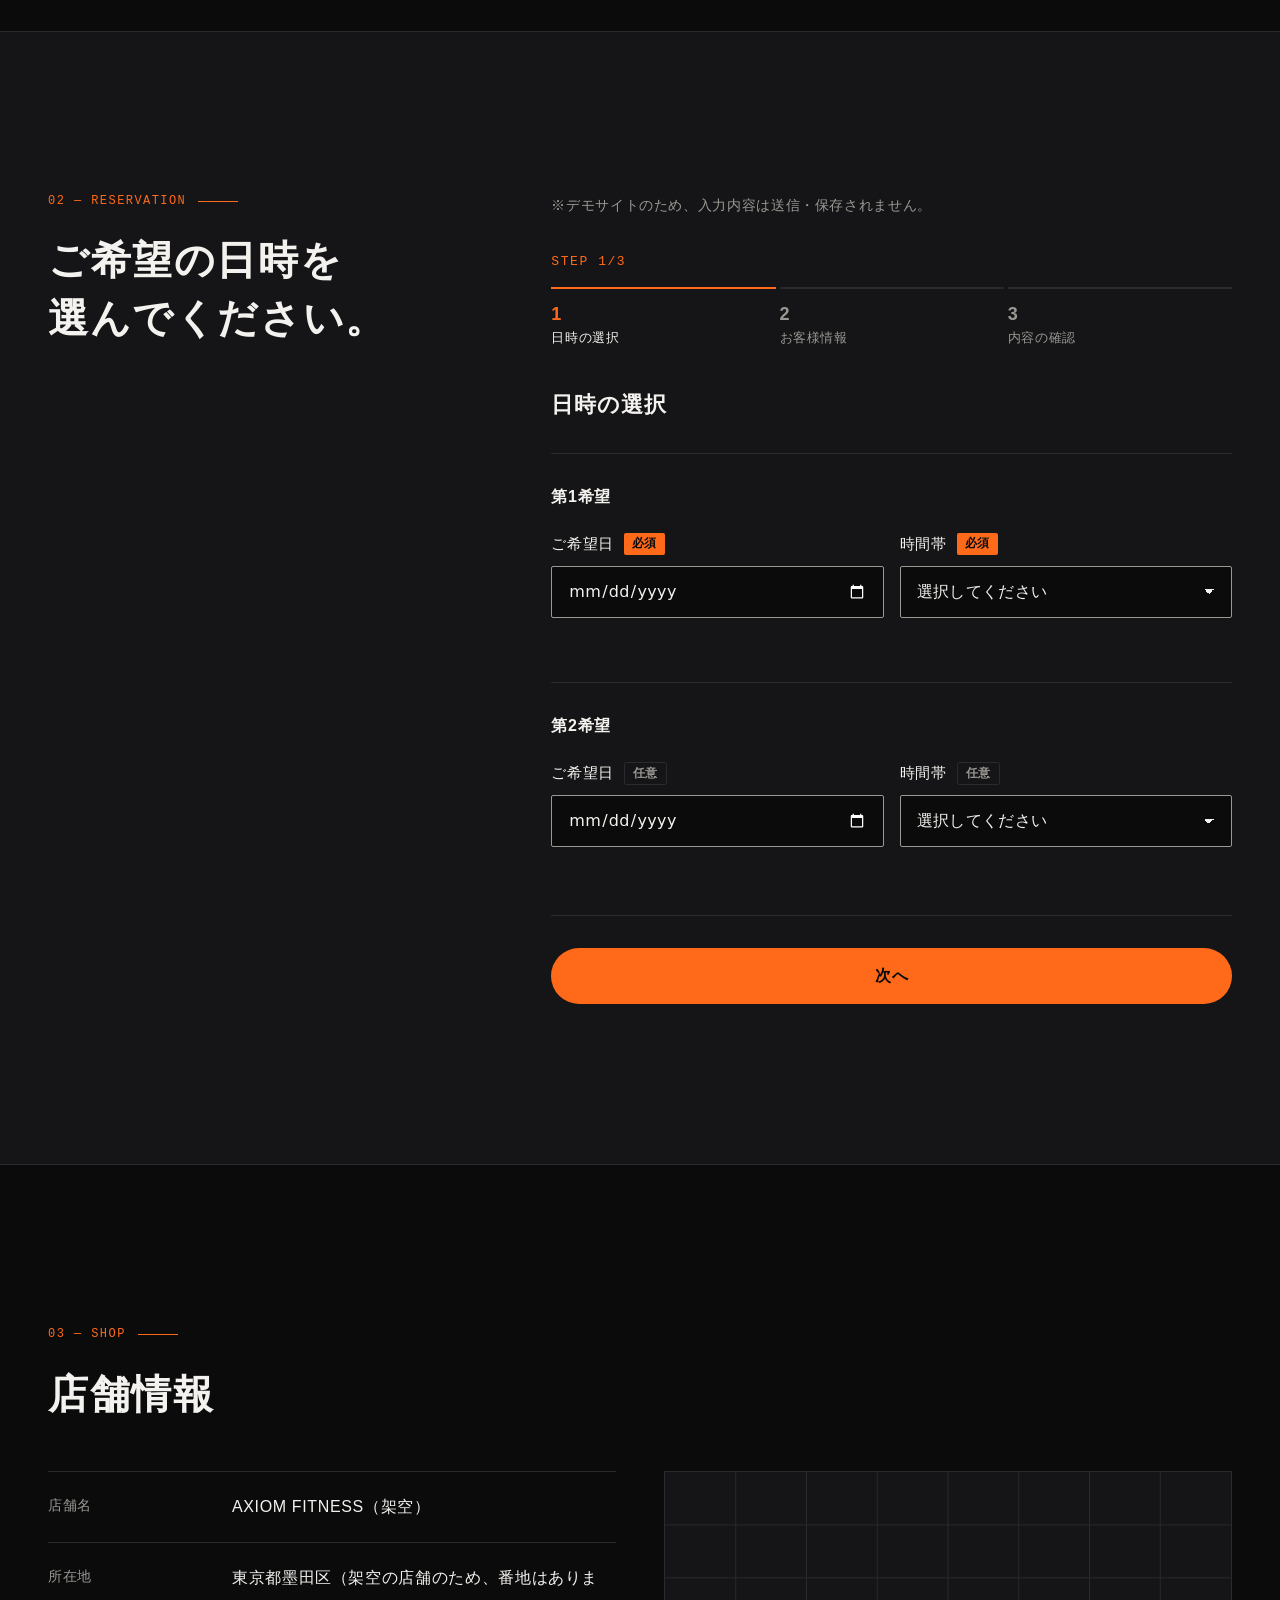
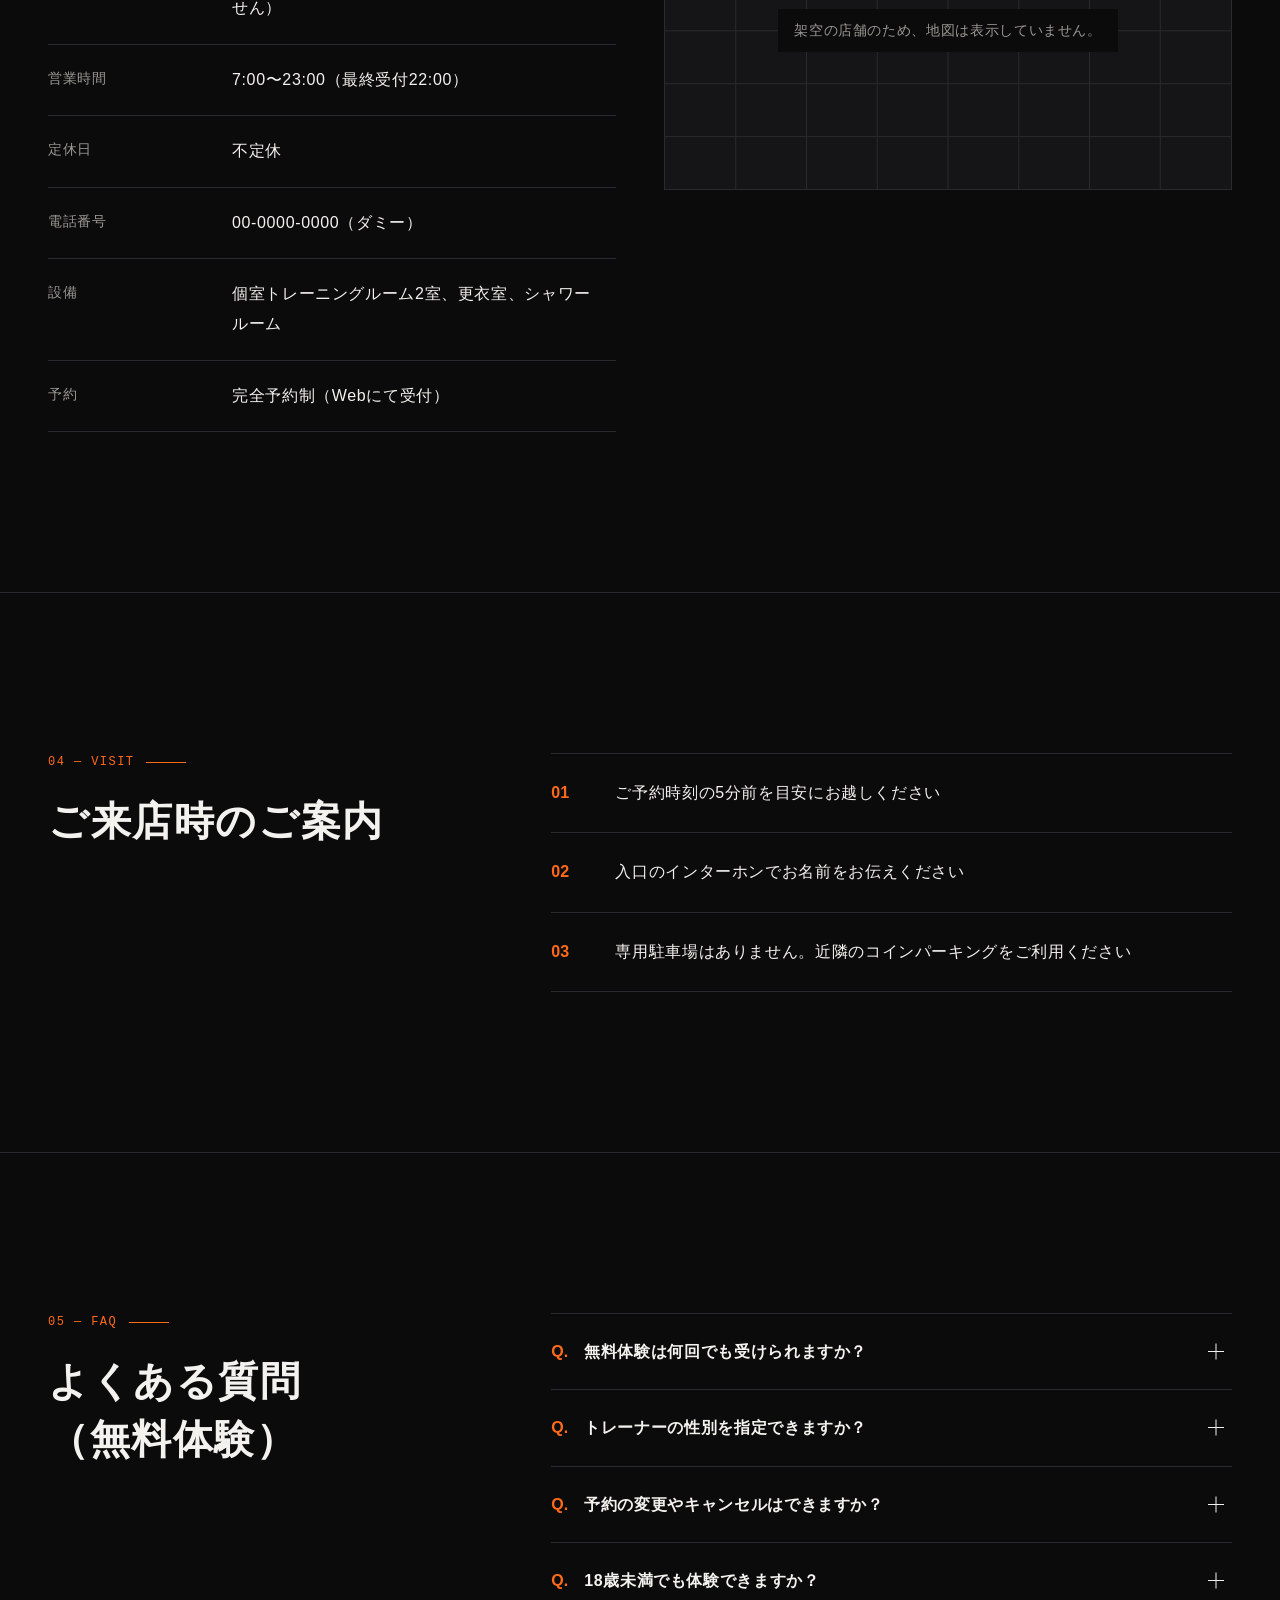
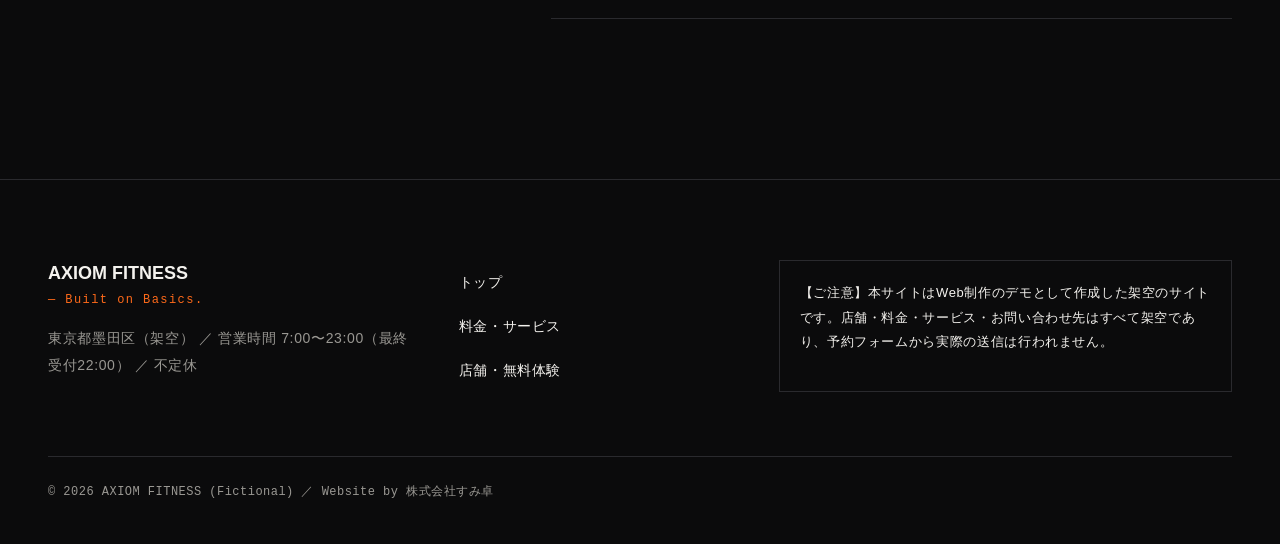
==== commit f201bba3: "fix(QA-012): Content-Security-Policy を meta で追加 GitHub Pages では HTTP ヘッダーを設定できないため、CSP が未設定だった（qa-fi" ====
--- a/reserve.html
+++ b/reserve.html
@@ -3,21 +3,21 @@
 <head>
   <meta charset="utf-8">
   <meta name="viewport" content="width=device-width, initial-scale=1, viewport-fit=cover">
+  <!-- CSP：インラインのスクリプトとイベント属性はハッシュで許可（中身を変えたらハッシュも更新。README参照） -->
+  <meta http-equiv="Content-Security-Policy" content="default-src 'self'; script-src 'self' 'sha256-WZRJfWvsnNCPcxzZwvyhovnZGqhZaC+8gPGPRbx6wTk=' 'unsafe-hashes' 'sha256-MhtPZXr7+LpJUY5qtMutB+qWfQtMaPccfe7QXtCcEYc='; style-src 'self' https://fonts.googleapis.com 'unsafe-inline'; font-src https://fonts.gstatic.com; img-src 'self' data:; connect-src 'self'; object-src 'none'; base-uri 'none'; form-action 'none'">
   <title>無料体験予約・店舗情報｜AXIOM FITNESS【架空デモ】</title>
   <meta name="description" content="60分の無料体験のご予約はこちら。当日の入会勧誘はありません。手ぶらでお越しいただけます。※架空のデモサイトです。">
   <!-- 架空のデモサイトのため、検索エンジンには載せない（実案件では削除） -->
   <meta name="robots" content="noindex, nofollow">
-  <!-- canonical：公開URL確定後に設定する
-  <link rel="canonical" href="https://example.com/reserve.html">
-  -->
+  <link rel="canonical" href="https://takuminurufff-collab.github.io/axiom-fitness/reserve.html">
   <meta name="theme-color" content="#0B0B0C">
   <meta property="og:title" content="無料体験予約・店舗情報｜AXIOM FITNESS【架空デモ】">
   <meta property="og:description" content="60分の無料体験のご予約はこちら。当日の入会勧誘はありません。手ぶらでお越しいただけます。※架空のデモサイトです。">
   <meta property="og:type" content="article">
+  <meta property="og:url" content="https://takuminurufff-collab.github.io/axiom-fitness/reserve.html">
   <meta property="og:locale" content="ja_JP">
   <meta property="og:site_name" content="AXIOM FITNESS【架空デモ】">
-  <!-- og:image は公開URL確定後に絶対URLへ置き換える -->
-  <meta property="og:image" content="assets/img/ogp.png">
+  <meta property="og:image" content="https://takuminurufff-collab.github.io/axiom-fitness/assets/img/ogp.png">
   <meta property="og:image:width" content="1200">
   <meta property="og:image:height" content="630">
   <meta name="twitter:card" content="summary_large_image">
--- a/assets/css/tokens.css
+++ b/assets/css/tokens.css
@@ -9,9 +9,9 @@
   --color-orange-deep: #C2410C;
   --color-error: #FF8A80;
 
-  --font-en: "Archivo", "Arial Black", "Helvetica Neue", Arial, sans-serif;
+  --font-en: "Archivo", "Zen Kaku Gothic New", "Arial Black", "Helvetica Neue", Arial, sans-serif;
   --font-ja: "Zen Kaku Gothic New", "Hiragino Sans", "Hiragino Kaku Gothic ProN", "Yu Gothic", Meiryo, sans-serif;
-  --font-mono: "IBM Plex Mono", ui-monospace, "SFMono-Regular", Menlo, Consolas, monospace;
+  --font-mono: "IBM Plex Mono", "Zen Kaku Gothic New", ui-monospace, "SFMono-Regular", Menlo, Consolas, monospace;
 
   --fs-display: clamp(48px, 9vw, 128px);
   --fs-h1: clamp(32px, 5vw, 56px);
--- a/assets/css/base.css
+++ b/assets/css/base.css
@@ -601,6 +601,7 @@
 
 .breadcrumb a {
   display: inline-block;
+  min-width: 44px;
   padding-block: 12px;
   color: var(--color-white);
   text-underline-offset: 4px;
@@ -667,6 +668,7 @@
 .footer-nav a {
   display: inline-flex;
   align-items: center;
+  min-width: 44px;
   min-height: 44px;
   text-decoration: none;
 }
--- a/assets/css/components.css
+++ b/assets/css/components.css
@@ -14,6 +14,8 @@
   letter-spacing: 0.04em;
   text-align: center;
   text-decoration: none;
+  text-wrap: balance;
+  word-break: auto-phrase;
   isolation: isolate;
   overflow: hidden;
 }
@@ -1022,8 +1024,9 @@
 }
 
 .error-summary a {
-  display: inline-block;
-  padding-block: 4px;
+  display: inline-flex;
+  align-items: center;
+  min-height: 44px;
   color: var(--color-error);
   text-underline-offset: 4px;
 }
@@ -1032,10 +1035,6 @@
   margin-bottom: 32px;
   font-size: 22px;
   scroll-margin-top: calc(var(--header-h) + 120px);
-}
-
-.step__title:focus {
-  outline: none;
 }
 
 .step__title:focus-visible {
@@ -1165,6 +1164,12 @@
   border-color: var(--color-orange);
 }
 
+.input[type="date"]:focus-within {
+  border-color: var(--color-orange);
+  outline: 2px solid var(--color-orange);
+  outline-offset: 2px;
+}
+
 [aria-invalid="true"] {
   border-color: var(--color-error) !important;
 }
@@ -1395,10 +1400,6 @@
   scroll-margin-top: calc(var(--header-h) + 40px);
 }
 
-.form-complete h3:focus {
-  outline: none;
-}
-
 .form-complete h3:focus-visible {
   outline: 2px solid var(--color-orange);
   outline-offset: 4px;
